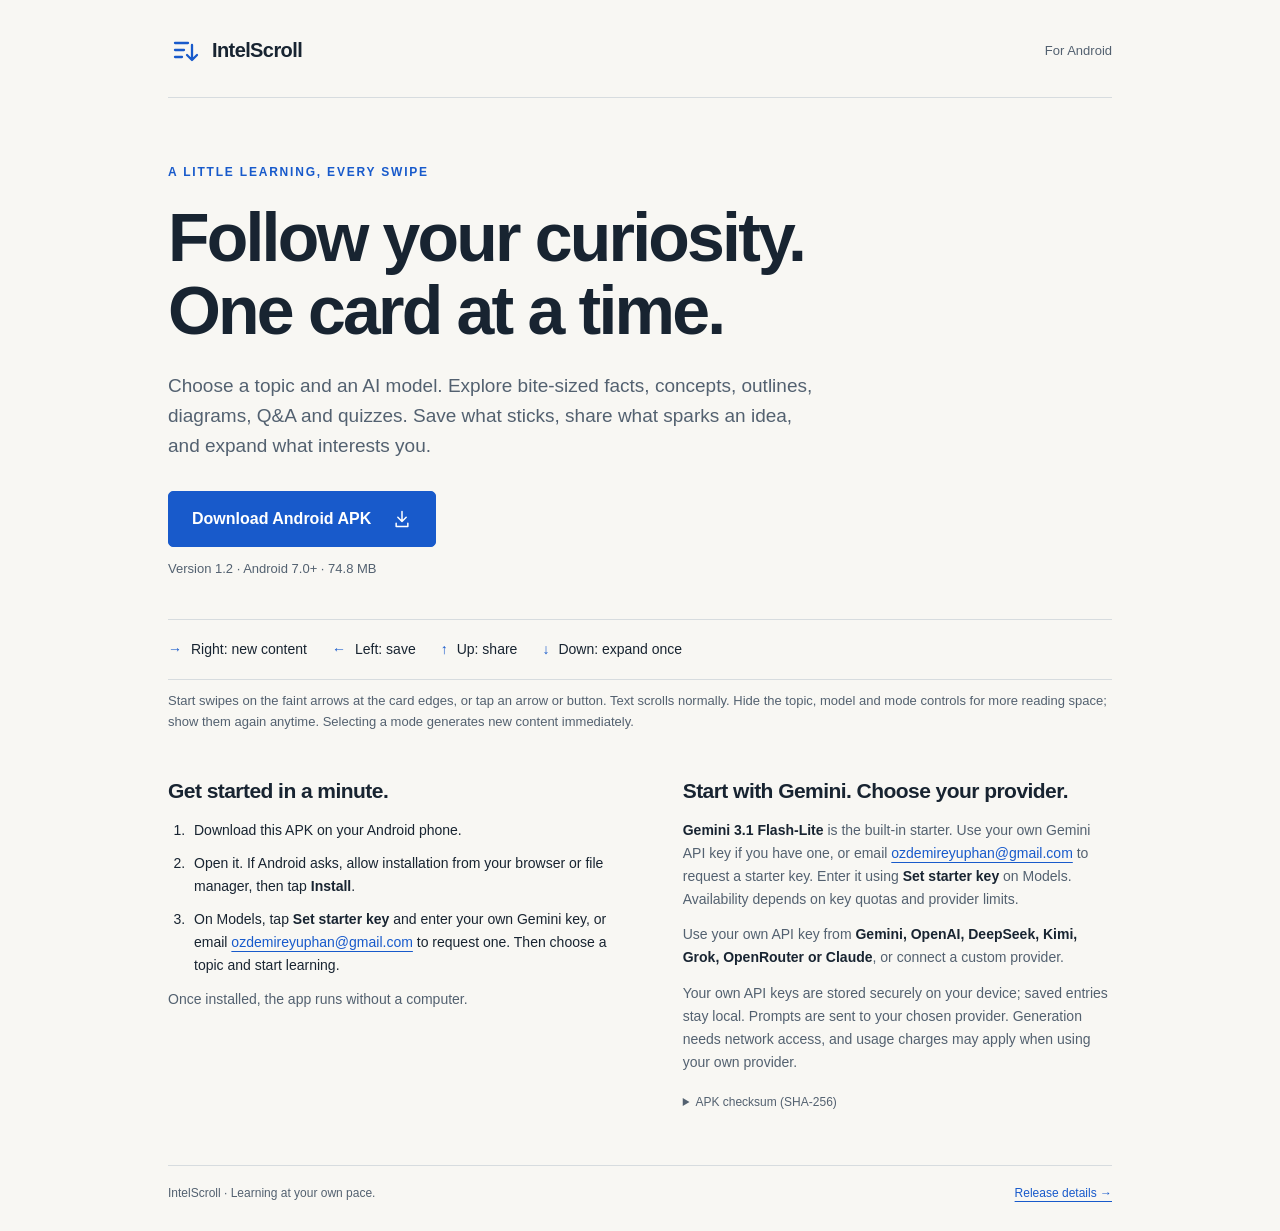
==== index.html @ d4f0b41e "Require an entered Gemini starter key and document email requests" ====
<!doctype html>
<html lang="en">
<head>
  <meta charset="utf-8">
  <meta name="viewport" content="width=device-width, initial-scale=1">
  <meta name="theme-color" content="#f8f7f3">
  <meta name="description" content="Download IntelScroll for Android. Explore your topics with the Gemini starter using your own key or request a starter key by email. You can also add your own AI provider.">
  <title>IntelScroll</title>
  <style>
    :root { color-scheme: light; --paper: #f8f7f3; --ink: #182431; --muted: #536170; --blue: #185acb; --line: #d7dcdF; }
    * { box-sizing: border-box; }
    body { margin: 0; background: var(--paper); color: var(--ink); font-family: -apple-system, BlinkMacSystemFont, "Segoe UI", sans-serif; font-size: 16px; line-height: 1.65; }
    a { color: var(--blue); text-underline-offset: 4px; }
    a:hover { text-decoration-thickness: 2px; }
    a:focus-visible, summary:focus-visible { outline: 3px solid var(--blue); outline-offset: 5px; }
    .page { max-width: 1032px; margin: auto; padding: 34px 44px 28px; }
    header { display: flex; align-items: center; gap: 12px; padding-bottom: 30px; border-bottom: 1px solid var(--line); }
    .mark { display: block; width: 32px; height: 32px; color: var(--blue); flex: 0 0 auto; }
    .wordmark { font-weight: 750; font-size: 20px; letter-spacing: -.6px; }
    .platform { margin-left: auto; font-size: 13px; color: var(--muted); }
    main { padding-top: 65px; }
    .eyebrow { margin: 0 0 18px; font-size: 12px; font-weight: 750; letter-spacing: 1.8px; text-transform: uppercase; color: var(--blue); }
    h1 { max-width: 740px; margin: 0 0 23px; font-size: clamp(42px, 6vw, 68px); font-weight: 750; line-height: 1.08; letter-spacing: -2.8px; }
    .intro { max-width: 655px; margin: 0 0 29px; font-size: 19px; color: var(--muted); line-height: 1.6; }
    .download { display: inline-flex; align-items: center; justify-content: center; gap: 21px; padding: 14px 23px; border: 1px solid var(--blue); background: var(--blue); color: #fff; font-size: 16px; font-weight: 650; text-decoration: none; border-radius: 5px; transition: background .15s ease, transform .15s ease; }
    .download:hover { background: #12489f; border-color: #12489f; }
    .download:active { transform: translateY(1px); }
    .download svg { width: 20px; height: 20px; }
    .metadata { margin: 11px 0 0; font-size: 13px; color: var(--muted); }
    .gestures { display: flex; flex-wrap: wrap; gap: 12px 25px; margin: 39px 0 0; padding: 18px 0; border-top: 1px solid var(--line); border-bottom: 1px solid var(--line); }
    .gestures span { display: inline-flex; align-items: center; gap: 9px; font-size: 14px; }
    .arrow { color: var(--blue); font-size: 21px; line-height: 1; font-weight: 600; }
    .mode-note { margin: 10px 0 0; color: var(--muted); font-size: 13px; }
    .information { display: grid; grid-template-columns: 1.05fr 1fr; gap: 64px; margin-top: 44px; }
    h2 { margin: 0 0 15px; font-size: 21px; letter-spacing: -.55px; line-height: 1.3; }
    ol { margin: 0; padding-left: 21px; }
    li { padding-left: 5px; margin: 0 0 10px; font-size: 14px; }
    .information p { margin: 0 0 12px; font-size: 14px; color: var(--muted); }
    .information strong { color: var(--ink); font-weight: 650; }
    details { margin-top: 19px; font-size: 12px; color: var(--muted); }
    summary { cursor: pointer; width: fit-content; }
    details code { display: block; margin-top: 10px; padding: 10px 12px; border: 1px solid var(--line); border-radius: 3px; font-size: 11px; overflow-wrap: anywhere; word-break: break-word; }
    footer { display: flex; justify-content: space-between; flex-wrap: wrap; gap: 10px 24px; margin-top: 52px; padding-top: 18px; border-top: 1px solid var(--line); color: var(--muted); font-size: 12px; }
    footer p { margin: 0; }
    @media (max-width: 620px) {
      .page { padding: 23px 24px; }
      header { padding-bottom: 21px; }
      main { padding-top: 41px; }
      h1 { font-size: clamp(38px, 9vw, 52px); letter-spacing: -1.7px; }
      .intro { font-size: 17px; }
      .information { grid-template-columns: 1fr; gap: 29px; margin-top: 33px; }
      .gestures { display: grid; grid-template-columns: 1fr 1fr; gap: 13px; margin-top: 31px; }
      footer { margin-top: 34px; }
    }
    @media (prefers-reduced-motion: reduce) { .download { transition: none; } }
  </style>
</head>
<body>
  <div class="page">
    <header>
      <svg class="mark" viewBox="0 0 32 32" fill="none" aria-hidden="true"><path d="M7 8h13M7 15h9M7 22h7M24 10v15m-5-5 5 5 5-5" stroke="currentColor" stroke-width="2.3" stroke-linecap="round" stroke-linejoin="round"/></svg>
      <span class="wordmark">IntelScroll</span>
      <span class="platform">For Android</span>
    </header>
    <main>
      <section aria-labelledby="headline">
        <p class="eyebrow">A little learning, every swipe</p>
        <h1 id="headline">Follow your curiosity.<br>One card at a time.</h1>
        <p class="intro">Choose a topic and an AI model. Explore bite-sized facts, concepts, outlines, diagrams, Q&amp;A and quizzes. Save what sticks, share what sparks an idea, and expand what interests you.</p>
        <a class="download" href="https://github.com/EyuphanOzdemir/intelscroll/releases/download/v1.2.0/IntelScroll-1.2.0.apk">Download Android APK<svg viewBox="0 0 24 24" fill="none" aria-hidden="true"><path d="M12 3v12m-5-5 5 5 5-5M5 17v4h14v-4" stroke="currentColor" stroke-width="1.8" stroke-linecap="round" stroke-linejoin="round"/></svg></a>
        <p class="metadata">Version 1.2 &middot; Android 7.0+ &middot; 74.8 MB</p>
        <div class="gestures" aria-label="Actions from the card-edge arrows">
          <span><span class="arrow" aria-hidden="true">&rarr;</span> Right: new content</span>
          <span><span class="arrow" aria-hidden="true">&larr;</span> Left: save</span>
          <span><span class="arrow" aria-hidden="true">&uarr;</span> Up: share</span>
          <span><span class="arrow" aria-hidden="true">&darr;</span> Down: expand once</span>
        </div>
        <p class="mode-note">Start swipes on the faint arrows at the card edges, or tap an arrow or button. Text scrolls normally. Hide the topic, model and mode controls for more reading space; show them again anytime. Selecting a mode generates new content immediately.</p>
      </section>
      <div class="information">
        <section aria-labelledby="install-heading">
          <h2 id="install-heading">Get started in a minute.</h2>
          <ol>
            <li>Download this APK on your Android phone.</li>
            <li>Open it. If Android asks, allow installation from your browser or file manager, then tap <strong>Install</strong>.</li>
            <li>On Models, tap <strong>Set starter key</strong> and enter your own Gemini key, or email <a href="mailto:ozdemireyuphan@gmail.com?subject=IntelScroll%20starter%20key">ozdemireyuphan@gmail.com</a> to request one. Then choose a topic and start learning.</li>
          </ol>
          <p>Once installed, the app runs without a computer.</p>
        </section>
        <section aria-labelledby="provider-heading">
          <h2 id="provider-heading">Start with Gemini. Choose your provider.</h2>
          <p><strong>Gemini 3.1 Flash-Lite</strong> is the built-in starter. Use your own Gemini API key if you have one, or email <a href="mailto:ozdemireyuphan@gmail.com?subject=IntelScroll%20starter%20key">ozdemireyuphan@gmail.com</a> to request a starter key. Enter it using <strong>Set starter key</strong> on Models. Availability depends on key quotas and provider limits.</p>
          <p>Use your own API key from <strong>Gemini, OpenAI, DeepSeek, Kimi, Grok, OpenRouter or Claude</strong>, or connect a custom provider.</p>
          <p>Your own API keys are stored securely on your device; saved entries stay local. Prompts are sent to your chosen provider. Generation needs network access, and usage charges may apply when using your own provider.</p>
          <details>
            <summary>APK checksum (SHA-256)</summary>
            <code>fef5b37f73bd18964b78fb18568e69b39e5c37e9e32272fded3472dc2141c94b</code>
          </details>
        </section>
      </div>
    </main>
    <footer>
      <p>IntelScroll &middot; Learning at your own pace.</p>
      <a href="https://github.com/EyuphanOzdemir/intelscroll/releases/tag/v1.2.0">Release details &rarr;</a>
    </footer>
  </div>
</body>
</html>
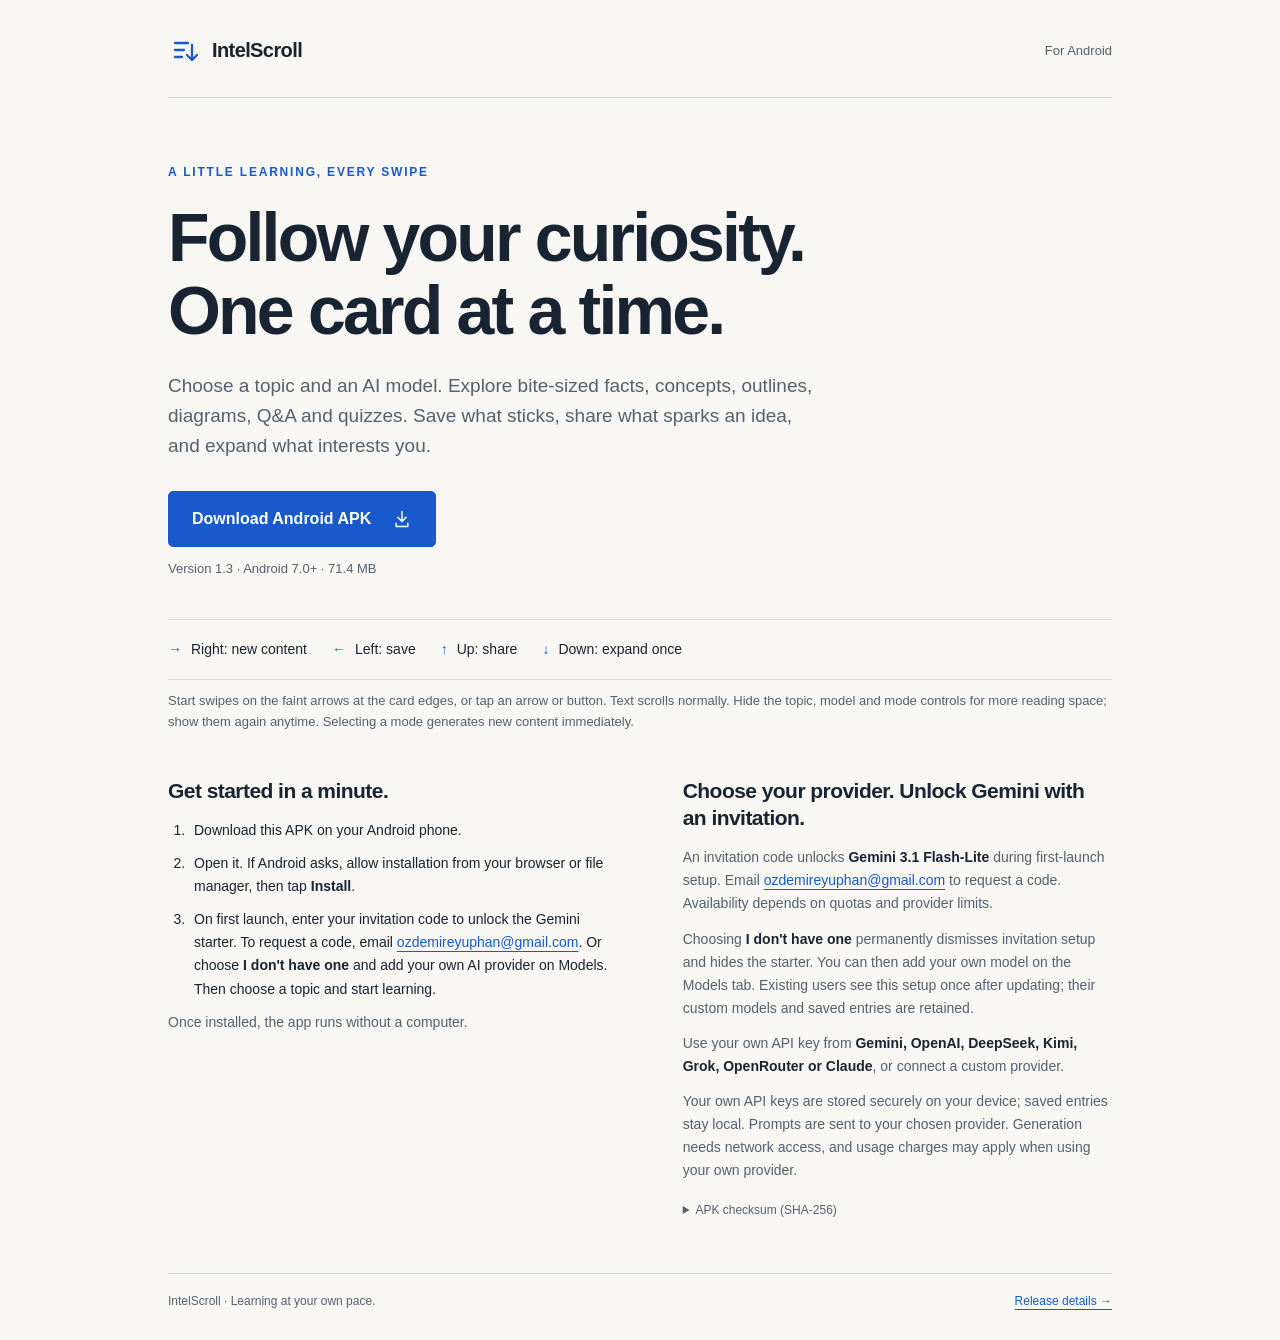
==== commit 5e9c127f: "Publish IntelScroll 1.3 APK and invitation setup instructions" ====
--- a/index.html
+++ b/index.html
@@ -4,7 +4,7 @@
   <meta charset="utf-8">
   <meta name="viewport" content="width=device-width, initial-scale=1">
   <meta name="theme-color" content="#f8f7f3">
-  <meta name="description" content="Download IntelScroll for Android. Explore your topics with the Gemini starter using your own key or request a starter key by email. You can also add your own AI provider.">
+  <meta name="description" content="Download IntelScroll for Android. Explore your topics with your own AI provider, or use an invitation code to unlock the Gemini starter.">
   <title>IntelScroll</title>
   <style>
     :root { color-scheme: light; --paper: #f8f7f3; --ink: #182431; --muted: #536170; --blue: #185acb; --line: #d7dcdF; }
@@ -67,8 +67,8 @@
         <p class="eyebrow">A little learning, every swipe</p>
         <h1 id="headline">Follow your curiosity.<br>One card at a time.</h1>
         <p class="intro">Choose a topic and an AI model. Explore bite-sized facts, concepts, outlines, diagrams, Q&amp;A and quizzes. Save what sticks, share what sparks an idea, and expand what interests you.</p>
-        <a class="download" href="https://github.com/EyuphanOzdemir/intelscroll/releases/download/v1.2.0/IntelScroll-1.2.0.apk">Download Android APK<svg viewBox="0 0 24 24" fill="none" aria-hidden="true"><path d="M12 3v12m-5-5 5 5 5-5M5 17v4h14v-4" stroke="currentColor" stroke-width="1.8" stroke-linecap="round" stroke-linejoin="round"/></svg></a>
-        <p class="metadata">Version 1.2 &middot; Android 7.0+ &middot; 74.8 MB</p>
+        <a class="download" href="https://github.com/EyuphanOzdemir/intelscroll/releases/download/v1.3.0/IntelScroll-1.3.0.apk">Download Android APK<svg viewBox="0 0 24 24" fill="none" aria-hidden="true"><path d="M12 3v12m-5-5 5 5 5-5M5 17v4h14v-4" stroke="currentColor" stroke-width="1.8" stroke-linecap="round" stroke-linejoin="round"/></svg></a>
+        <p class="metadata">Version 1.3 &middot; Android 7.0+ &middot; 71.4 MB</p>
         <div class="gestures" aria-label="Actions from the card-edge arrows">
           <span><span class="arrow" aria-hidden="true">&rarr;</span> Right: new content</span>
           <span><span class="arrow" aria-hidden="true">&larr;</span> Left: save</span>
@@ -83,25 +83,26 @@
           <ol>
             <li>Download this APK on your Android phone.</li>
             <li>Open it. If Android asks, allow installation from your browser or file manager, then tap <strong>Install</strong>.</li>
-            <li>On Models, tap <strong>Set starter key</strong> and enter your own Gemini key, or email <a href="mailto:ozdemireyuphan@gmail.com?subject=IntelScroll%20starter%20key">ozdemireyuphan@gmail.com</a> to request one. Then choose a topic and start learning.</li>
+            <li>On first launch, enter your invitation code to unlock the Gemini starter. To request a code, email <a href="mailto:ozdemireyuphan@gmail.com?subject=IntelScroll%20invitation%20code">ozdemireyuphan@gmail.com</a>. Or choose <strong>I don't have one</strong> and add your own AI provider on Models. Then choose a topic and start learning.</li>
           </ol>
           <p>Once installed, the app runs without a computer.</p>
         </section>
         <section aria-labelledby="provider-heading">
-          <h2 id="provider-heading">Start with Gemini. Choose your provider.</h2>
-          <p><strong>Gemini 3.1 Flash-Lite</strong> is the built-in starter. Use your own Gemini API key if you have one, or email <a href="mailto:ozdemireyuphan@gmail.com?subject=IntelScroll%20starter%20key">ozdemireyuphan@gmail.com</a> to request a starter key. Enter it using <strong>Set starter key</strong> on Models. Availability depends on key quotas and provider limits.</p>
+          <h2 id="provider-heading">Choose your provider. Unlock Gemini with an invitation.</h2>
+          <p>An invitation code unlocks <strong>Gemini 3.1 Flash-Lite</strong> during first-launch setup. Email <a href="mailto:ozdemireyuphan@gmail.com?subject=IntelScroll%20invitation%20code">ozdemireyuphan@gmail.com</a> to request a code. Availability depends on quotas and provider limits.</p>
+          <p>Choosing <strong>I don't have one</strong> permanently dismisses invitation setup and hides the starter. You can then add your own model on the Models tab. Existing users see this setup once after updating; their custom models and saved entries are retained.</p>
           <p>Use your own API key from <strong>Gemini, OpenAI, DeepSeek, Kimi, Grok, OpenRouter or Claude</strong>, or connect a custom provider.</p>
           <p>Your own API keys are stored securely on your device; saved entries stay local. Prompts are sent to your chosen provider. Generation needs network access, and usage charges may apply when using your own provider.</p>
           <details>
             <summary>APK checksum (SHA-256)</summary>
-            <code>fef5b37f73bd18964b78fb18568e69b39e5c37e9e32272fded3472dc2141c94b</code>
+            <code>9c6a131eb49dd2fe2fbeea688b223ea80a273da5e6cbe5cfb9e3ee75da469d0a</code>
           </details>
         </section>
       </div>
     </main>
     <footer>
       <p>IntelScroll &middot; Learning at your own pace.</p>
-      <a href="https://github.com/EyuphanOzdemir/intelscroll/releases/tag/v1.2.0">Release details &rarr;</a>
+      <a href="https://github.com/EyuphanOzdemir/intelscroll/releases/tag/v1.3.0">Release details &rarr;</a>
     </footer>
   </div>
 </body>
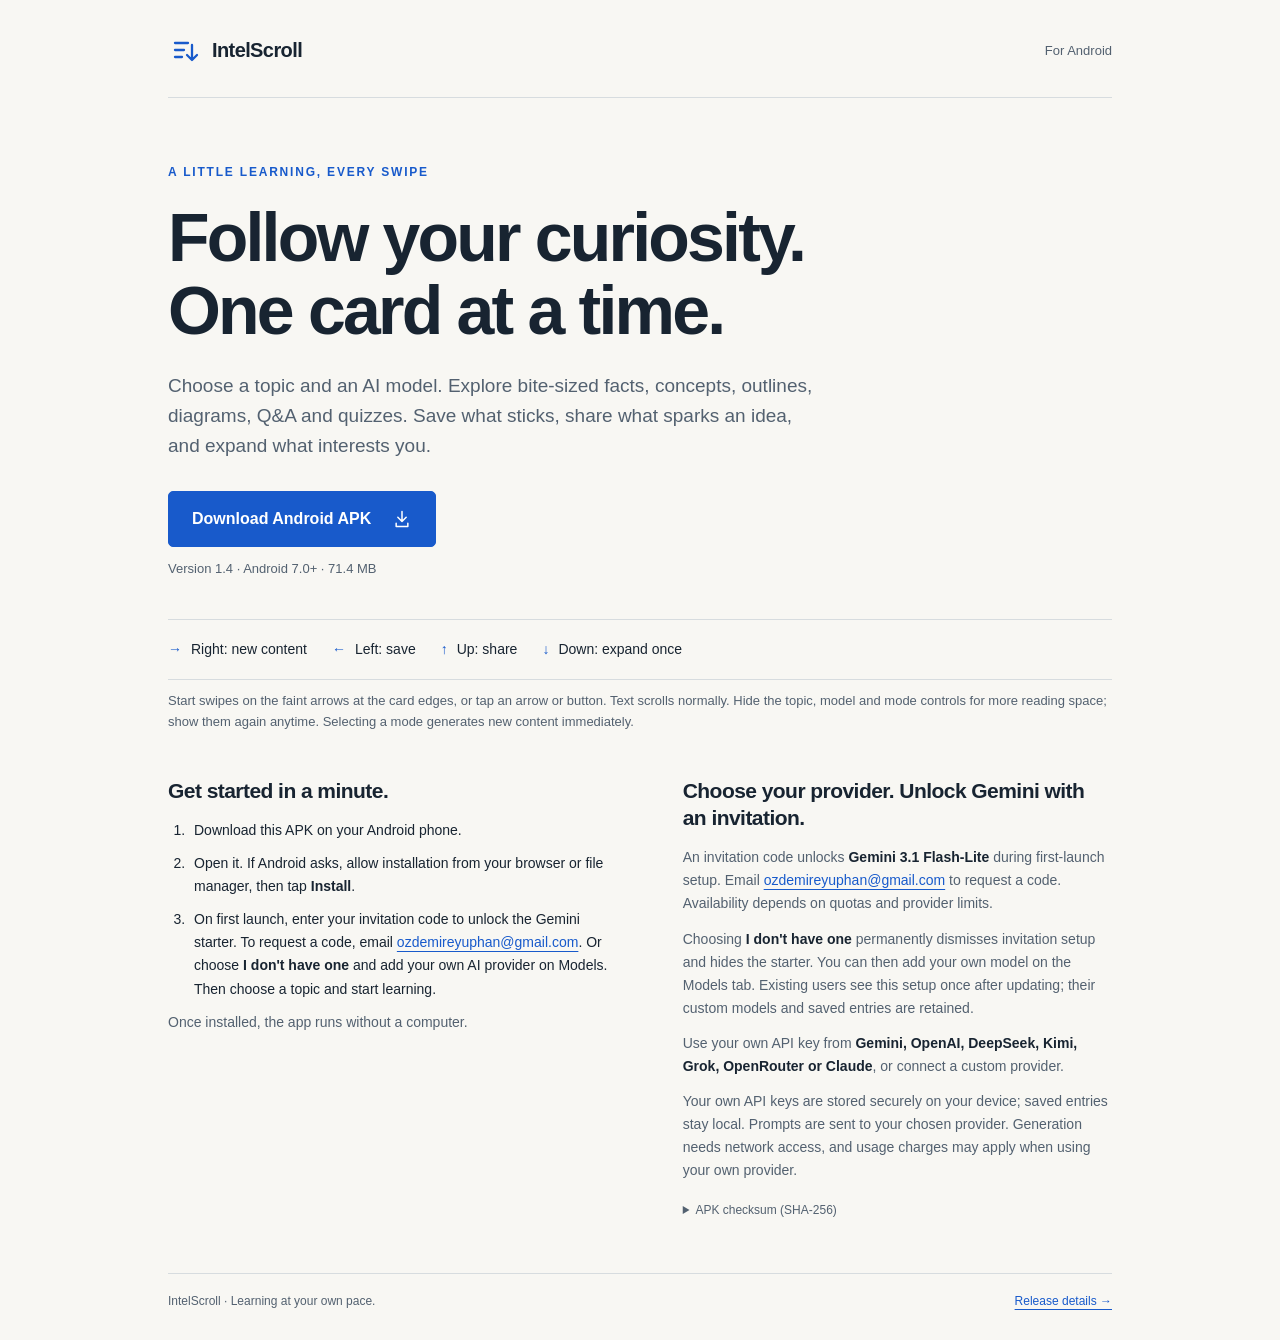
==== commit 7d7fbb63: "Publish IntelScroll 1.4 APK download" ====
--- a/index.html
+++ b/index.html
@@ -67,8 +67,8 @@
         <p class="eyebrow">A little learning, every swipe</p>
         <h1 id="headline">Follow your curiosity.<br>One card at a time.</h1>
         <p class="intro">Choose a topic and an AI model. Explore bite-sized facts, concepts, outlines, diagrams, Q&amp;A and quizzes. Save what sticks, share what sparks an idea, and expand what interests you.</p>
-        <a class="download" href="https://github.com/EyuphanOzdemir/intelscroll/releases/download/v1.3.0/IntelScroll-1.3.0.apk">Download Android APK<svg viewBox="0 0 24 24" fill="none" aria-hidden="true"><path d="M12 3v12m-5-5 5 5 5-5M5 17v4h14v-4" stroke="currentColor" stroke-width="1.8" stroke-linecap="round" stroke-linejoin="round"/></svg></a>
-        <p class="metadata">Version 1.3 &middot; Android 7.0+ &middot; 71.4 MB</p>
+        <a class="download" href="https://github.com/EyuphanOzdemir/intelscroll/releases/download/v1.4.0/IntelScroll-1.4.0.apk">Download Android APK<svg viewBox="0 0 24 24" fill="none" aria-hidden="true"><path d="M12 3v12m-5-5 5 5 5-5M5 17v4h14v-4" stroke="currentColor" stroke-width="1.8" stroke-linecap="round" stroke-linejoin="round"/></svg></a>
+        <p class="metadata">Version 1.4 &middot; Android 7.0+ &middot; 71.4 MB</p>
         <div class="gestures" aria-label="Actions from the card-edge arrows">
           <span><span class="arrow" aria-hidden="true">&rarr;</span> Right: new content</span>
           <span><span class="arrow" aria-hidden="true">&larr;</span> Left: save</span>
@@ -95,14 +95,14 @@
           <p>Your own API keys are stored securely on your device; saved entries stay local. Prompts are sent to your chosen provider. Generation needs network access, and usage charges may apply when using your own provider.</p>
           <details>
             <summary>APK checksum (SHA-256)</summary>
-            <code>9c6a131eb49dd2fe2fbeea688b223ea80a273da5e6cbe5cfb9e3ee75da469d0a</code>
+            <code>b307c0aa05267516a4560c7b5cae96af6ff7f12ea6c8e5902297468c810cef1e</code>
           </details>
         </section>
       </div>
     </main>
     <footer>
       <p>IntelScroll &middot; Learning at your own pace.</p>
-      <a href="https://github.com/EyuphanOzdemir/intelscroll/releases/tag/v1.3.0">Release details &rarr;</a>
+      <a href="https://github.com/EyuphanOzdemir/intelscroll/releases/tag/v1.4.0">Release details &rarr;</a>
     </footer>
   </div>
 </body>
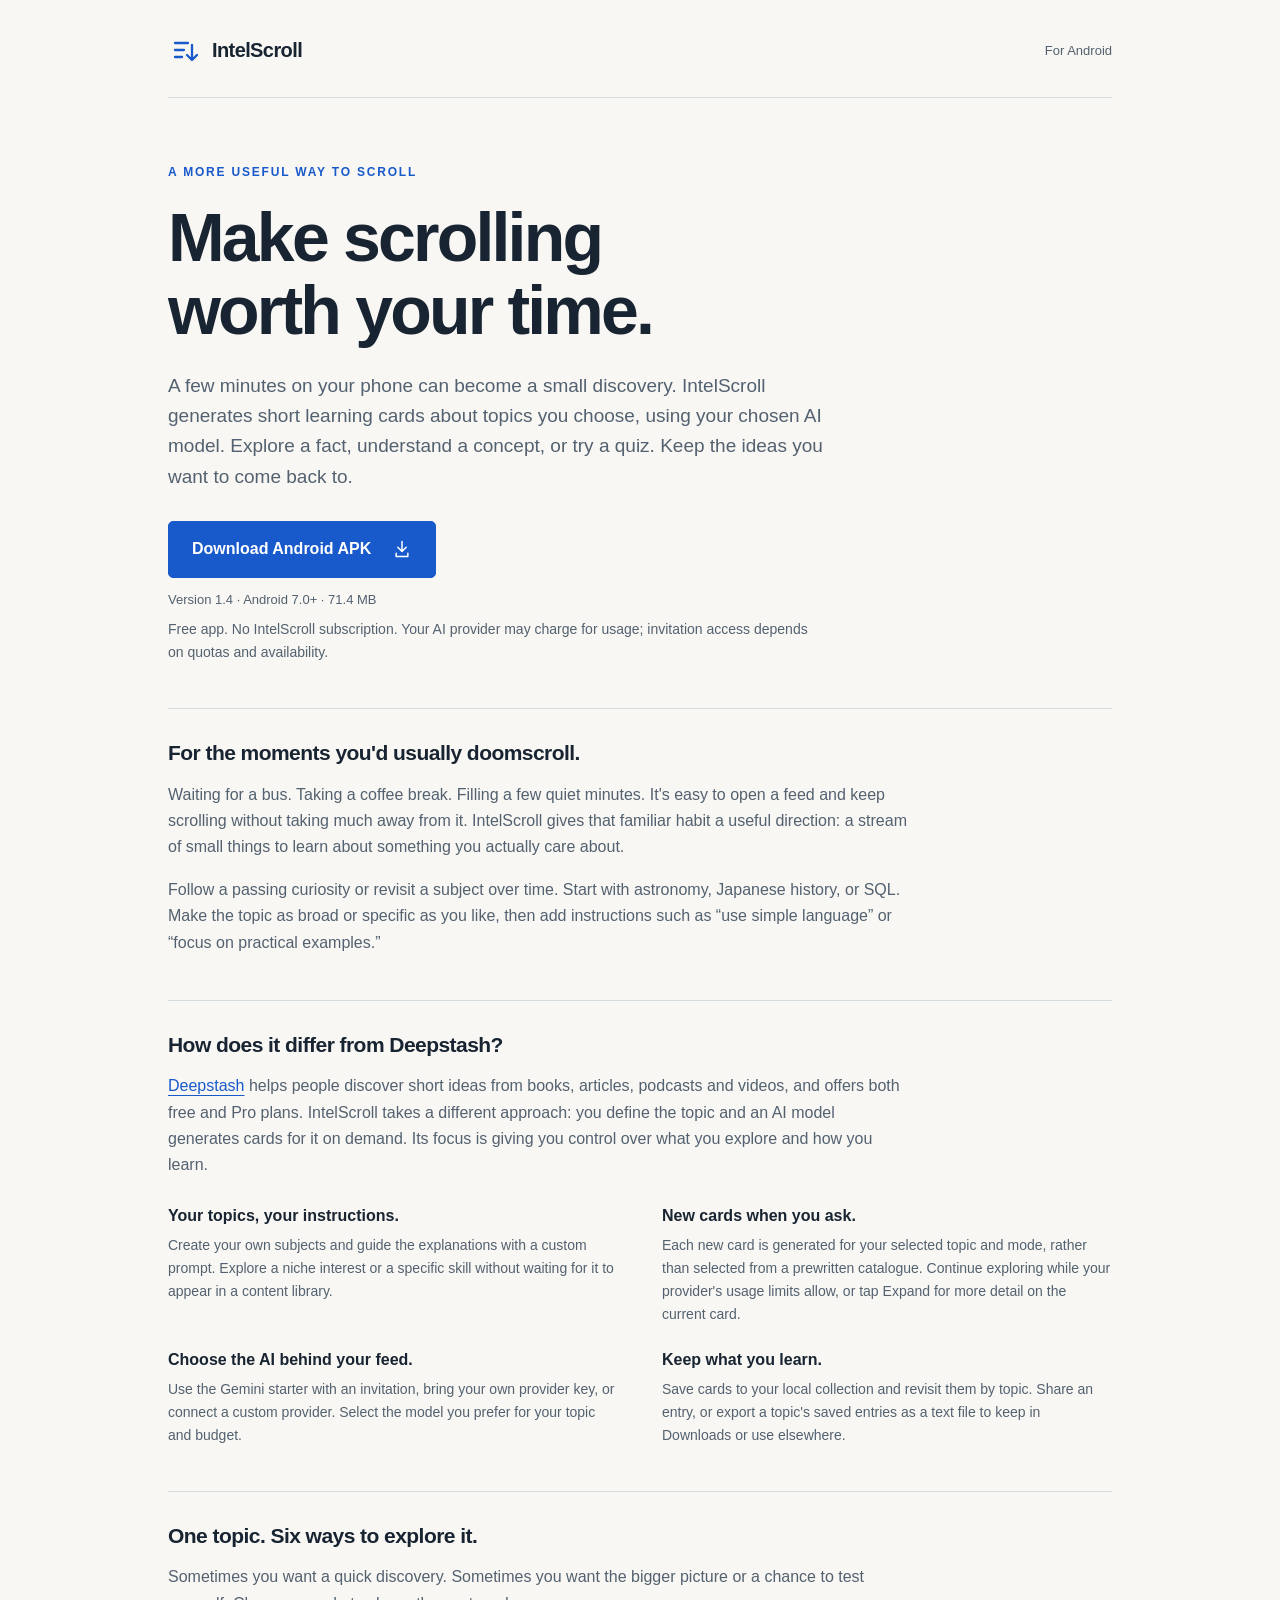
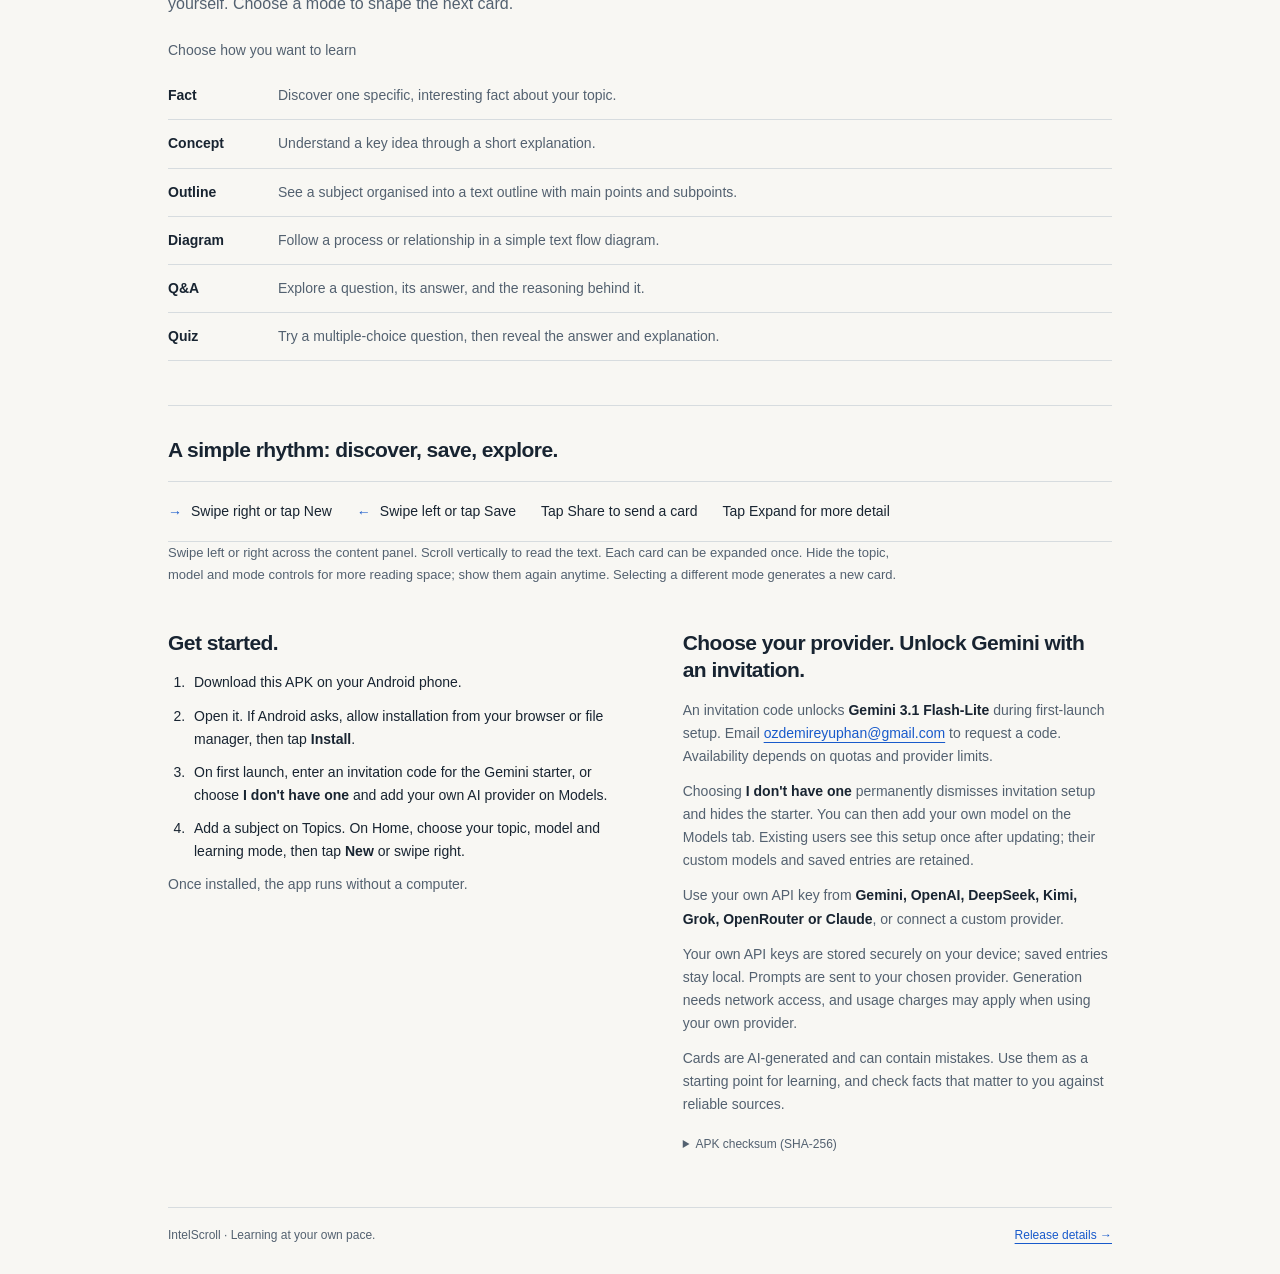
==== commit f046add3: "Explain IntelScroll learning modes and update current controls" ====
--- a/index.html
+++ b/index.html
@@ -4,7 +4,7 @@
   <meta charset="utf-8">
   <meta name="viewport" content="width=device-width, initial-scale=1">
   <meta name="theme-color" content="#f8f7f3">
-  <meta name="description" content="Download IntelScroll for Android. Explore your topics with your own AI provider, or use an invitation code to unlock the Gemini starter.">
+  <meta name="description" content="Make spare moments more useful with IntelScroll: AI-generated learning cards on your own topics, six learning modes, and your choice of AI provider. Free Android app; provider usage may cost extra.">
   <title>IntelScroll</title>
   <style>
     :root { color-scheme: light; --paper: #f8f7f3; --ink: #182431; --muted: #536170; --blue: #185acb; --line: #d7dcdF; }
@@ -27,7 +27,18 @@
     .download:active { transform: translateY(1px); }
     .download svg { width: 20px; height: 20px; }
     .metadata { margin: 11px 0 0; font-size: 13px; color: var(--muted); }
-    .gestures { display: flex; flex-wrap: wrap; gap: 12px 25px; margin: 39px 0 0; padding: 18px 0; border-top: 1px solid var(--line); border-bottom: 1px solid var(--line); }
+    .pricing { max-width: 655px; margin: 8px 0 0; font-size: 14px; color: var(--muted); }
+    .story { margin-top: 44px; padding-top: 30px; border-top: 1px solid var(--line); }
+    .story > p { max-width: 740px; margin: 0 0 16px; color: var(--muted); }
+    .features { display: grid; grid-template-columns: 1fr 1fr; gap: 22px 44px; margin: 26px 0 0; }
+    h3 { margin: 0 0 7px; font-size: 16px; line-height: 1.4; }
+    .features p { margin: 0; font-size: 14px; color: var(--muted); }
+    .modes { width: 100%; margin-top: 22px; border-collapse: collapse; font-size: 14px; }
+    .modes caption { text-align: left; margin-bottom: 10px; color: var(--muted); }
+    .modes th, .modes td { padding: 12px 0; text-align: left; vertical-align: top; border-bottom: 1px solid var(--line); }
+    .modes th { width: 110px; padding-right: 20px; font-weight: 650; }
+    .modes td { color: var(--muted); }
+    .gestures { display: flex; flex-wrap: wrap; gap: 12px 25px; margin: 18px 0 0; padding: 18px 0; border-top: 1px solid var(--line); border-bottom: 1px solid var(--line); }
     .gestures span { display: inline-flex; align-items: center; gap: 9px; font-size: 14px; }
     .arrow { color: var(--blue); font-size: 21px; line-height: 1; font-weight: 600; }
     .mode-note { margin: 10px 0 0; color: var(--muted); font-size: 13px; }
@@ -49,7 +60,10 @@
       h1 { font-size: clamp(38px, 9vw, 52px); letter-spacing: -1.7px; }
       .intro { font-size: 17px; }
       .information { grid-template-columns: 1fr; gap: 29px; margin-top: 33px; }
-      .gestures { display: grid; grid-template-columns: 1fr 1fr; gap: 13px; margin-top: 31px; }
+      .story { margin-top: 33px; padding-top: 25px; }
+      .features { grid-template-columns: 1fr; gap: 20px; }
+      .modes th { width: 85px; padding-right: 12px; }
+      .gestures { display: grid; grid-template-columns: 1fr 1fr; gap: 13px; }
       footer { margin-top: 34px; }
     }
     @media (prefers-reduced-motion: reduce) { .download { transition: none; } }
@@ -64,26 +78,73 @@
     </header>
     <main>
       <section aria-labelledby="headline">
-        <p class="eyebrow">A little learning, every swipe</p>
-        <h1 id="headline">Follow your curiosity.<br>One card at a time.</h1>
-        <p class="intro">Choose a topic and an AI model. Explore bite-sized facts, concepts, outlines, diagrams, Q&amp;A and quizzes. Save what sticks, share what sparks an idea, and expand what interests you.</p>
+        <p class="eyebrow">A more useful way to scroll</p>
+        <h1 id="headline">Make scrolling<br>worth your time.</h1>
+        <p class="intro">A few minutes on your phone can become a small discovery. IntelScroll generates short learning cards about topics you choose, using your chosen AI model. Explore a fact, understand a concept, or try a quiz. Keep the ideas you want to come back to.</p>
         <a class="download" href="https://github.com/EyuphanOzdemir/intelscroll/releases/download/v1.4.0/IntelScroll-1.4.0.apk">Download Android APK<svg viewBox="0 0 24 24" fill="none" aria-hidden="true"><path d="M12 3v12m-5-5 5 5 5-5M5 17v4h14v-4" stroke="currentColor" stroke-width="1.8" stroke-linecap="round" stroke-linejoin="round"/></svg></a>
         <p class="metadata">Version 1.4 &middot; Android 7.0+ &middot; 71.4 MB</p>
-        <div class="gestures" aria-label="Actions from the card-edge arrows">
-          <span><span class="arrow" aria-hidden="true">&rarr;</span> Right: new content</span>
-          <span><span class="arrow" aria-hidden="true">&larr;</span> Left: save</span>
-          <span><span class="arrow" aria-hidden="true">&uarr;</span> Up: share</span>
-          <span><span class="arrow" aria-hidden="true">&darr;</span> Down: expand once</span>
+        <p class="pricing">Free app. No IntelScroll subscription. Your AI provider may charge for usage; invitation access depends on quotas and availability.</p>
+      </section>
+      <section class="story" aria-labelledby="purpose-heading">
+        <h2 id="purpose-heading">For the moments you'd usually doomscroll.</h2>
+        <p>Waiting for a bus. Taking a coffee break. Filling a few quiet minutes. It's easy to open a feed and keep scrolling without taking much away from it. IntelScroll gives that familiar habit a useful direction: a stream of small things to learn about something you actually care about.</p>
+        <p>Follow a passing curiosity or revisit a subject over time. Start with astronomy, Japanese history, or SQL. Make the topic as broad or specific as you like, then add instructions such as “use simple language” or “focus on practical examples.”</p>
+      </section>
+      <section class="story" aria-labelledby="difference-heading">
+        <h2 id="difference-heading">How does it differ from Deepstash?</h2>
+        <p><a href="https://deepstash.com/">Deepstash</a> helps people discover short ideas from books, articles, podcasts and videos, and offers both free and Pro plans. IntelScroll takes a different approach: you define the topic and an AI model generates cards for it on demand. Its focus is giving you control over what you explore and how you learn.</p>
+        <div class="features">
+          <div>
+            <h3>Your topics, your instructions.</h3>
+            <p>Create your own subjects and guide the explanations with a custom prompt. Explore a niche interest or a specific skill without waiting for it to appear in a content library.</p>
+          </div>
+          <div>
+            <h3>New cards when you ask.</h3>
+            <p>Each new card is generated for your selected topic and mode, rather than selected from a prewritten catalogue. Continue exploring while your provider's usage limits allow, or tap Expand for more detail on the current card.</p>
+          </div>
+          <div>
+            <h3>Choose the AI behind your feed.</h3>
+            <p>Use the Gemini starter with an invitation, bring your own provider key, or connect a custom provider. Select the model you prefer for your topic and budget.</p>
+          </div>
+          <div>
+            <h3>Keep what you learn.</h3>
+            <p>Save cards to your local collection and revisit them by topic. Share an entry, or export a topic's saved entries as a text file to keep in Downloads or use elsewhere.</p>
+          </div>
         </div>
-        <p class="mode-note">Start swipes on the faint arrows at the card edges, or tap an arrow or button. Text scrolls normally. Hide the topic, model and mode controls for more reading space; show them again anytime. Selecting a mode generates new content immediately.</p>
+      </section>
+      <section class="story" aria-labelledby="modes-heading">
+        <h2 id="modes-heading">One topic. Six ways to explore it.</h2>
+        <p>Sometimes you want a quick discovery. Sometimes you want the bigger picture or a chance to test yourself. Choose a mode to shape the next card.</p>
+        <table class="modes">
+          <caption>Choose how you want to learn</caption>
+          <tbody>
+            <tr><th scope="row">Fact</th><td>Discover one specific, interesting fact about your topic.</td></tr>
+            <tr><th scope="row">Concept</th><td>Understand a key idea through a short explanation.</td></tr>
+            <tr><th scope="row">Outline</th><td>See a subject organised into a text outline with main points and subpoints.</td></tr>
+            <tr><th scope="row">Diagram</th><td>Follow a process or relationship in a simple text flow diagram.</td></tr>
+            <tr><th scope="row">Q&amp;A</th><td>Explore a question, its answer, and the reasoning behind it.</td></tr>
+            <tr><th scope="row">Quiz</th><td>Try a multiple-choice question, then reveal the answer and explanation.</td></tr>
+          </tbody>
+        </table>
+      </section>
+      <section class="story" aria-labelledby="controls-heading">
+        <h2 id="controls-heading">A simple rhythm: discover, save, explore.</h2>
+        <div class="gestures" aria-label="Current app controls">
+          <span><span class="arrow" aria-hidden="true">&rarr;</span> Swipe right or tap New</span>
+          <span><span class="arrow" aria-hidden="true">&larr;</span> Swipe left or tap Save</span>
+          <span>Tap Share to send a card</span>
+          <span>Tap Expand for more detail</span>
+        </div>
+        <p class="mode-note">Swipe left or right across the content panel. Scroll vertically to read the text. Each card can be expanded once. Hide the topic, model and mode controls for more reading space; show them again anytime. Selecting a different mode generates a new card.</p>
       </section>
       <div class="information">
         <section aria-labelledby="install-heading">
-          <h2 id="install-heading">Get started in a minute.</h2>
+          <h2 id="install-heading">Get started.</h2>
           <ol>
             <li>Download this APK on your Android phone.</li>
             <li>Open it. If Android asks, allow installation from your browser or file manager, then tap <strong>Install</strong>.</li>
-            <li>On first launch, enter your invitation code to unlock the Gemini starter. To request a code, email <a href="mailto:ozdemireyuphan@gmail.com?subject=IntelScroll%20invitation%20code">ozdemireyuphan@gmail.com</a>. Or choose <strong>I don't have one</strong> and add your own AI provider on Models. Then choose a topic and start learning.</li>
+            <li>On first launch, enter an invitation code for the Gemini starter, or choose <strong>I don't have one</strong> and add your own AI provider on Models.</li>
+            <li>Add a subject on Topics. On Home, choose your topic, model and learning mode, then tap <strong>New</strong> or swipe right.</li>
           </ol>
           <p>Once installed, the app runs without a computer.</p>
         </section>
@@ -93,6 +154,7 @@
           <p>Choosing <strong>I don't have one</strong> permanently dismisses invitation setup and hides the starter. You can then add your own model on the Models tab. Existing users see this setup once after updating; their custom models and saved entries are retained.</p>
           <p>Use your own API key from <strong>Gemini, OpenAI, DeepSeek, Kimi, Grok, OpenRouter or Claude</strong>, or connect a custom provider.</p>
           <p>Your own API keys are stored securely on your device; saved entries stay local. Prompts are sent to your chosen provider. Generation needs network access, and usage charges may apply when using your own provider.</p>
+          <p>Cards are AI-generated and can contain mistakes. Use them as a starting point for learning, and check facts that matter to you against reliable sources.</p>
           <details>
             <summary>APK checksum (SHA-256)</summary>
             <code>b307c0aa05267516a4560c7b5cae96af6ff7f12ea6c8e5902297468c810cef1e</code>
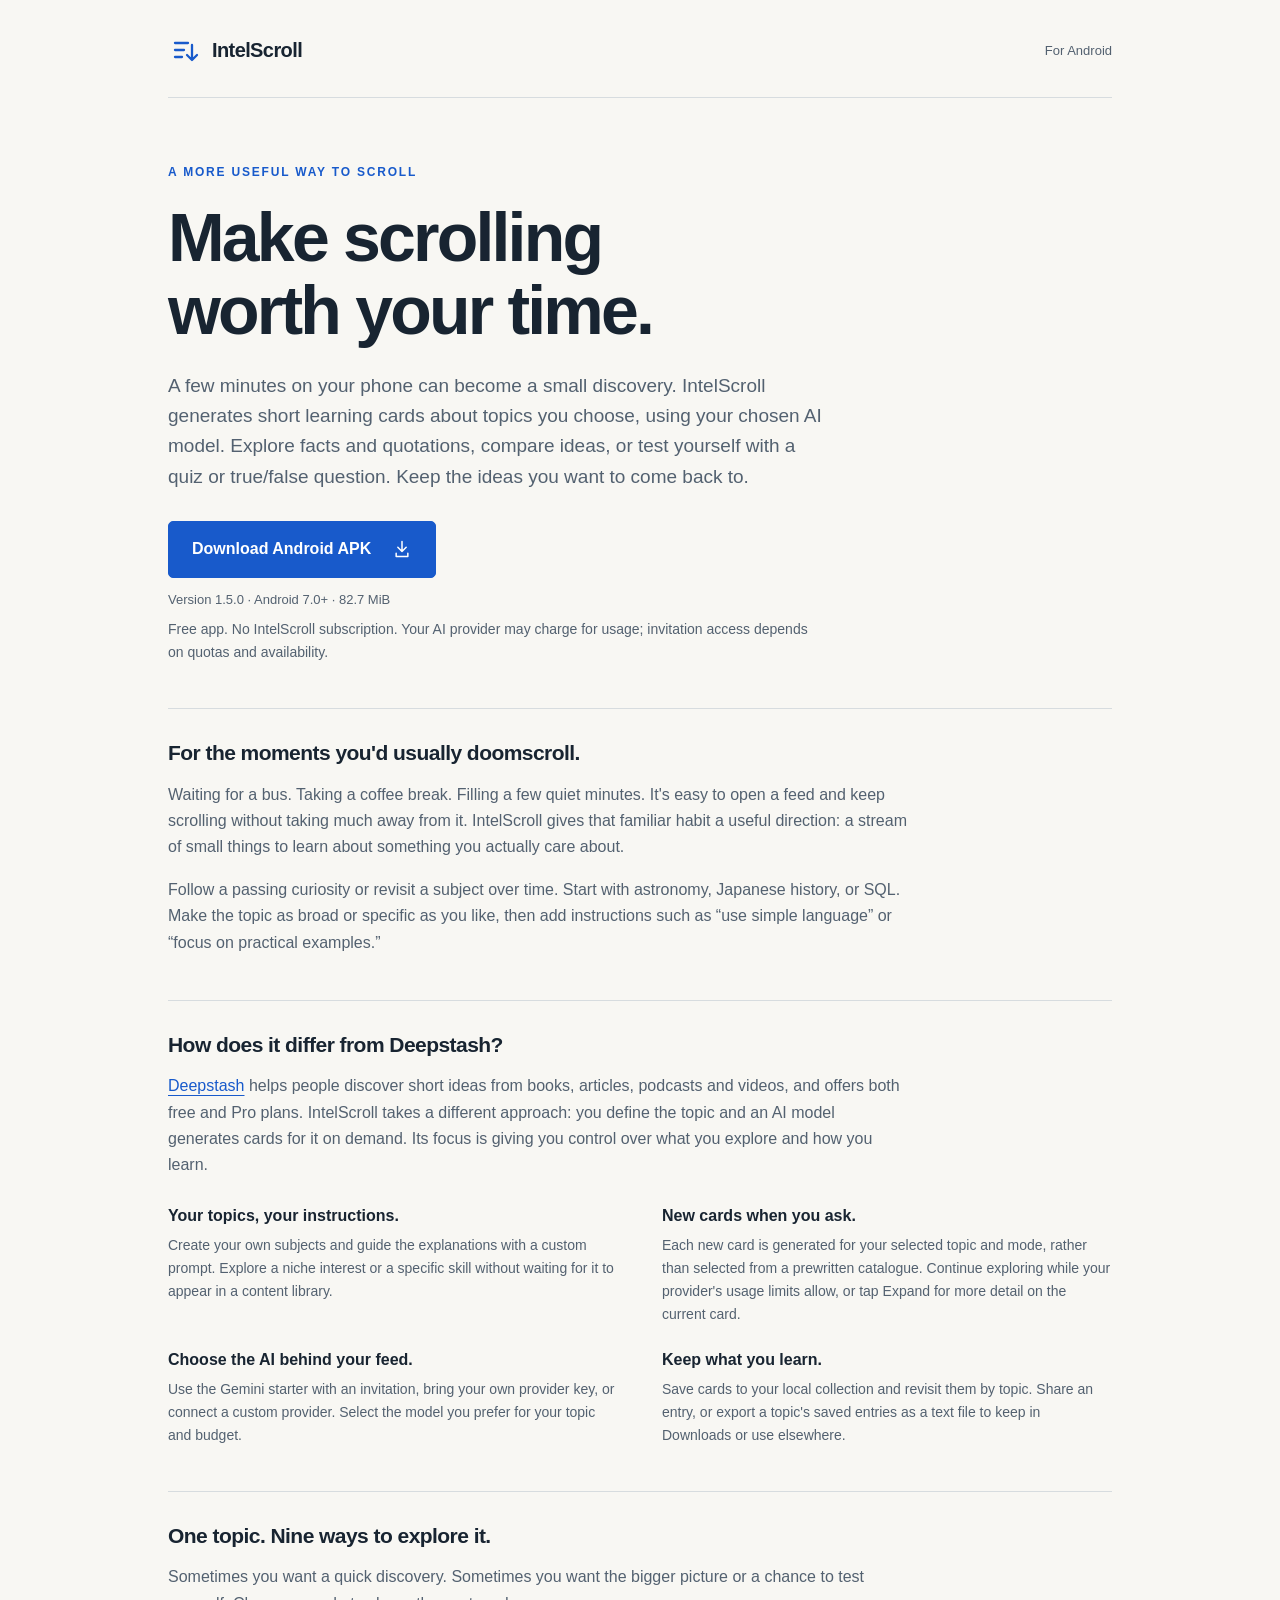
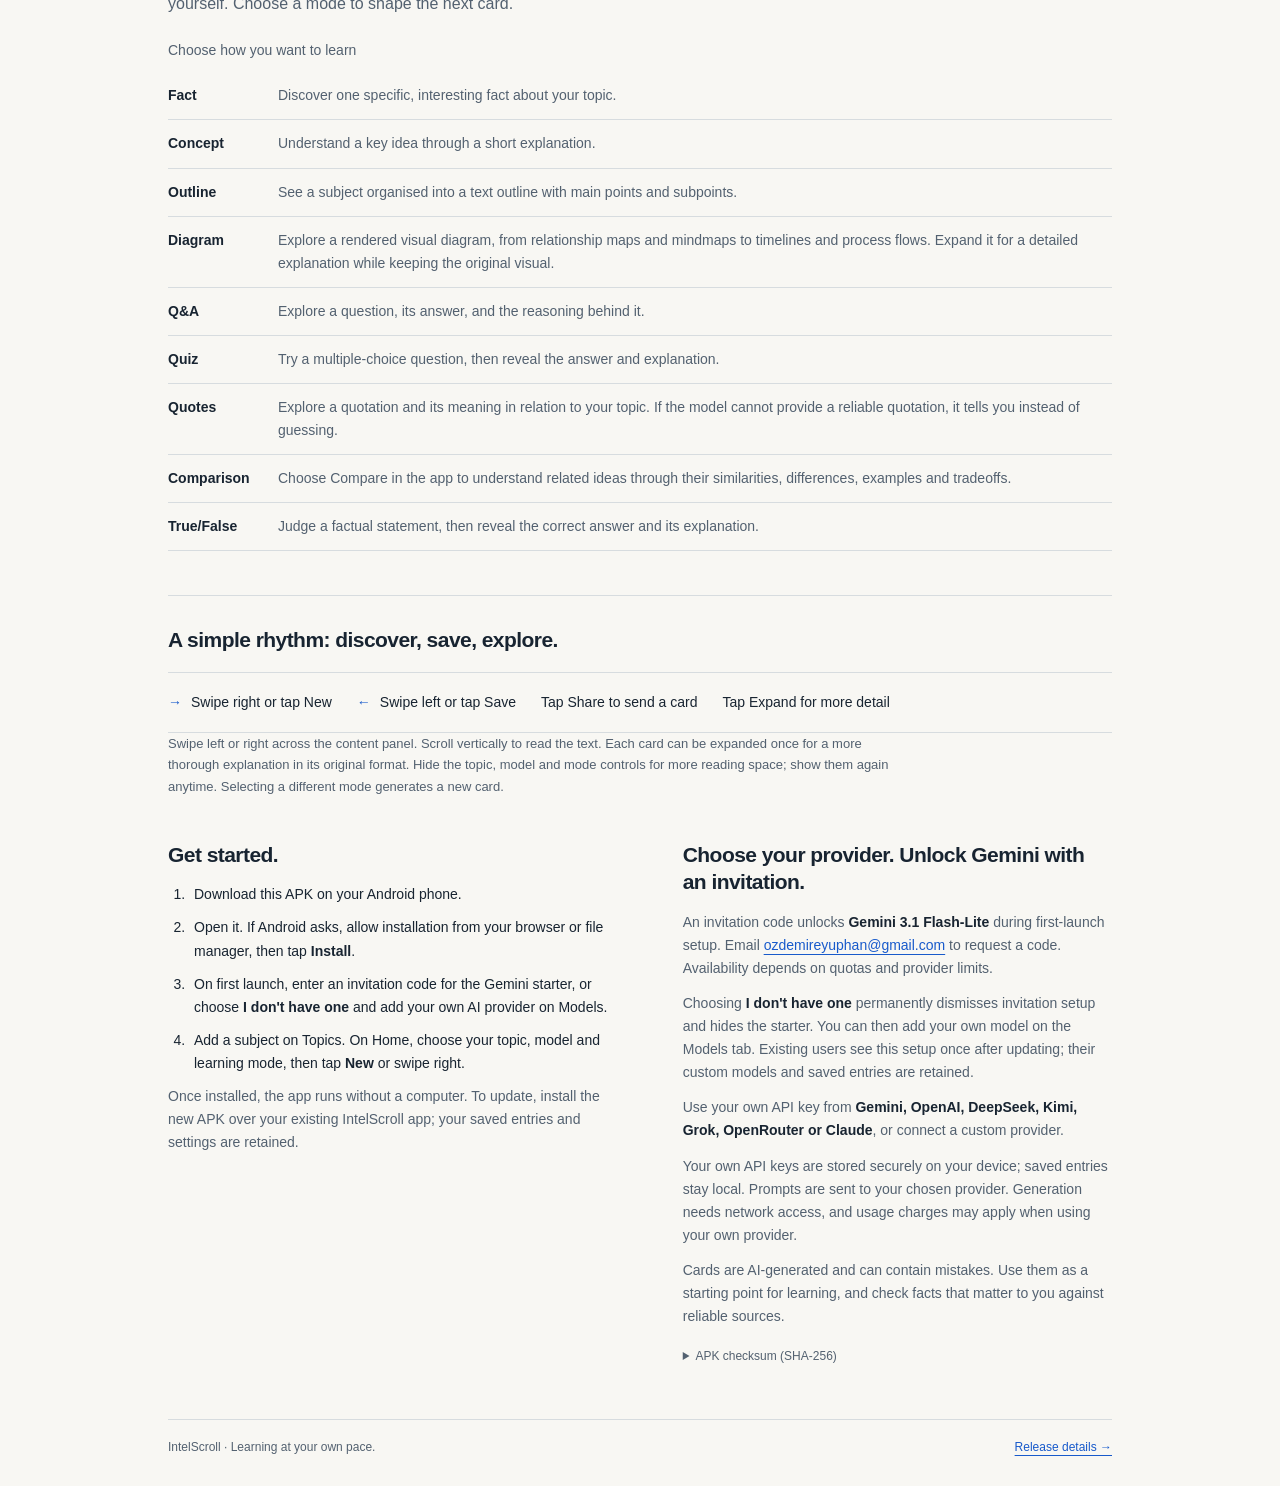
==== commit e2334129: "Publish IntelScroll 1.5.0 and describe nine learning modes" ====
--- a/index.html
+++ b/index.html
@@ -4,7 +4,7 @@
   <meta charset="utf-8">
   <meta name="viewport" content="width=device-width, initial-scale=1">
   <meta name="theme-color" content="#f8f7f3">
-  <meta name="description" content="Make spare moments more useful with IntelScroll: AI-generated learning cards on your own topics, six learning modes, and your choice of AI provider. Free Android app; provider usage may cost extra.">
+  <meta name="description" content="Make spare moments more useful with IntelScroll: AI-generated learning cards on your own topics, nine learning modes, visual diagrams, and your choice of AI provider. Free Android app; provider usage may cost extra.">
   <title>IntelScroll</title>
   <style>
     :root { color-scheme: light; --paper: #f8f7f3; --ink: #182431; --muted: #536170; --blue: #185acb; --line: #d7dcdF; }
@@ -80,9 +80,9 @@
       <section aria-labelledby="headline">
         <p class="eyebrow">A more useful way to scroll</p>
         <h1 id="headline">Make scrolling<br>worth your time.</h1>
-        <p class="intro">A few minutes on your phone can become a small discovery. IntelScroll generates short learning cards about topics you choose, using your chosen AI model. Explore a fact, understand a concept, or try a quiz. Keep the ideas you want to come back to.</p>
-        <a class="download" href="https://github.com/EyuphanOzdemir/intelscroll/releases/download/v1.4.0/IntelScroll-1.4.0.apk">Download Android APK<svg viewBox="0 0 24 24" fill="none" aria-hidden="true"><path d="M12 3v12m-5-5 5 5 5-5M5 17v4h14v-4" stroke="currentColor" stroke-width="1.8" stroke-linecap="round" stroke-linejoin="round"/></svg></a>
-        <p class="metadata">Version 1.4 &middot; Android 7.0+ &middot; 71.4 MB</p>
+        <p class="intro">A few minutes on your phone can become a small discovery. IntelScroll generates short learning cards about topics you choose, using your chosen AI model. Explore facts and quotations, compare ideas, or test yourself with a quiz or true/false question. Keep the ideas you want to come back to.</p>
+        <a class="download" href="https://github.com/EyuphanOzdemir/intelscroll/releases/download/v1.5.0/IntelScroll-1.5.0.apk">Download Android APK<svg viewBox="0 0 24 24" fill="none" aria-hidden="true"><path d="M12 3v12m-5-5 5 5 5-5M5 17v4h14v-4" stroke="currentColor" stroke-width="1.8" stroke-linecap="round" stroke-linejoin="round"/></svg></a>
+        <p class="metadata">Version 1.5.0 &middot; Android 7.0+ &middot; 82.7 MiB</p>
         <p class="pricing">Free app. No IntelScroll subscription. Your AI provider may charge for usage; invitation access depends on quotas and availability.</p>
       </section>
       <section class="story" aria-labelledby="purpose-heading">
@@ -113,7 +113,7 @@
         </div>
       </section>
       <section class="story" aria-labelledby="modes-heading">
-        <h2 id="modes-heading">One topic. Six ways to explore it.</h2>
+        <h2 id="modes-heading">One topic. Nine ways to explore it.</h2>
         <p>Sometimes you want a quick discovery. Sometimes you want the bigger picture or a chance to test yourself. Choose a mode to shape the next card.</p>
         <table class="modes">
           <caption>Choose how you want to learn</caption>
@@ -121,9 +121,12 @@
             <tr><th scope="row">Fact</th><td>Discover one specific, interesting fact about your topic.</td></tr>
             <tr><th scope="row">Concept</th><td>Understand a key idea through a short explanation.</td></tr>
             <tr><th scope="row">Outline</th><td>See a subject organised into a text outline with main points and subpoints.</td></tr>
-            <tr><th scope="row">Diagram</th><td>Follow a process or relationship in a simple text flow diagram.</td></tr>
+            <tr><th scope="row">Diagram</th><td>Explore a rendered visual diagram, from relationship maps and mindmaps to timelines and process flows. Expand it for a detailed explanation while keeping the original visual.</td></tr>
             <tr><th scope="row">Q&amp;A</th><td>Explore a question, its answer, and the reasoning behind it.</td></tr>
             <tr><th scope="row">Quiz</th><td>Try a multiple-choice question, then reveal the answer and explanation.</td></tr>
+            <tr><th scope="row">Quotes</th><td>Explore a quotation and its meaning in relation to your topic. If the model cannot provide a reliable quotation, it tells you instead of guessing.</td></tr>
+            <tr><th scope="row">Comparison</th><td>Choose Compare in the app to understand related ideas through their similarities, differences, examples and tradeoffs.</td></tr>
+            <tr><th scope="row">True/False</th><td>Judge a factual statement, then reveal the correct answer and its explanation.</td></tr>
           </tbody>
         </table>
       </section>
@@ -135,7 +138,7 @@
           <span>Tap Share to send a card</span>
           <span>Tap Expand for more detail</span>
         </div>
-        <p class="mode-note">Swipe left or right across the content panel. Scroll vertically to read the text. Each card can be expanded once. Hide the topic, model and mode controls for more reading space; show them again anytime. Selecting a different mode generates a new card.</p>
+        <p class="mode-note">Swipe left or right across the content panel. Scroll vertically to read the text. Each card can be expanded once for a more thorough explanation in its original format. Hide the topic, model and mode controls for more reading space; show them again anytime. Selecting a different mode generates a new card.</p>
       </section>
       <div class="information">
         <section aria-labelledby="install-heading">
@@ -146,7 +149,7 @@
             <li>On first launch, enter an invitation code for the Gemini starter, or choose <strong>I don't have one</strong> and add your own AI provider on Models.</li>
             <li>Add a subject on Topics. On Home, choose your topic, model and learning mode, then tap <strong>New</strong> or swipe right.</li>
           </ol>
-          <p>Once installed, the app runs without a computer.</p>
+          <p>Once installed, the app runs without a computer. To update, install the new APK over your existing IntelScroll app; your saved entries and settings are retained.</p>
         </section>
         <section aria-labelledby="provider-heading">
           <h2 id="provider-heading">Choose your provider. Unlock Gemini with an invitation.</h2>
@@ -157,14 +160,14 @@
           <p>Cards are AI-generated and can contain mistakes. Use them as a starting point for learning, and check facts that matter to you against reliable sources.</p>
           <details>
             <summary>APK checksum (SHA-256)</summary>
-            <code>b307c0aa05267516a4560c7b5cae96af6ff7f12ea6c8e5902297468c810cef1e</code>
+            <code>b158685b41ef1443e7d64b05234eabe2d9737df448b651fc9f23981babb2baf4</code>
           </details>
         </section>
       </div>
     </main>
     <footer>
       <p>IntelScroll &middot; Learning at your own pace.</p>
-      <a href="https://github.com/EyuphanOzdemir/intelscroll/releases/tag/v1.4.0">Release details &rarr;</a>
+      <a href="https://github.com/EyuphanOzdemir/intelscroll/releases/tag/v1.5.0">Release details &rarr;</a>
     </footer>
   </div>
 </body>
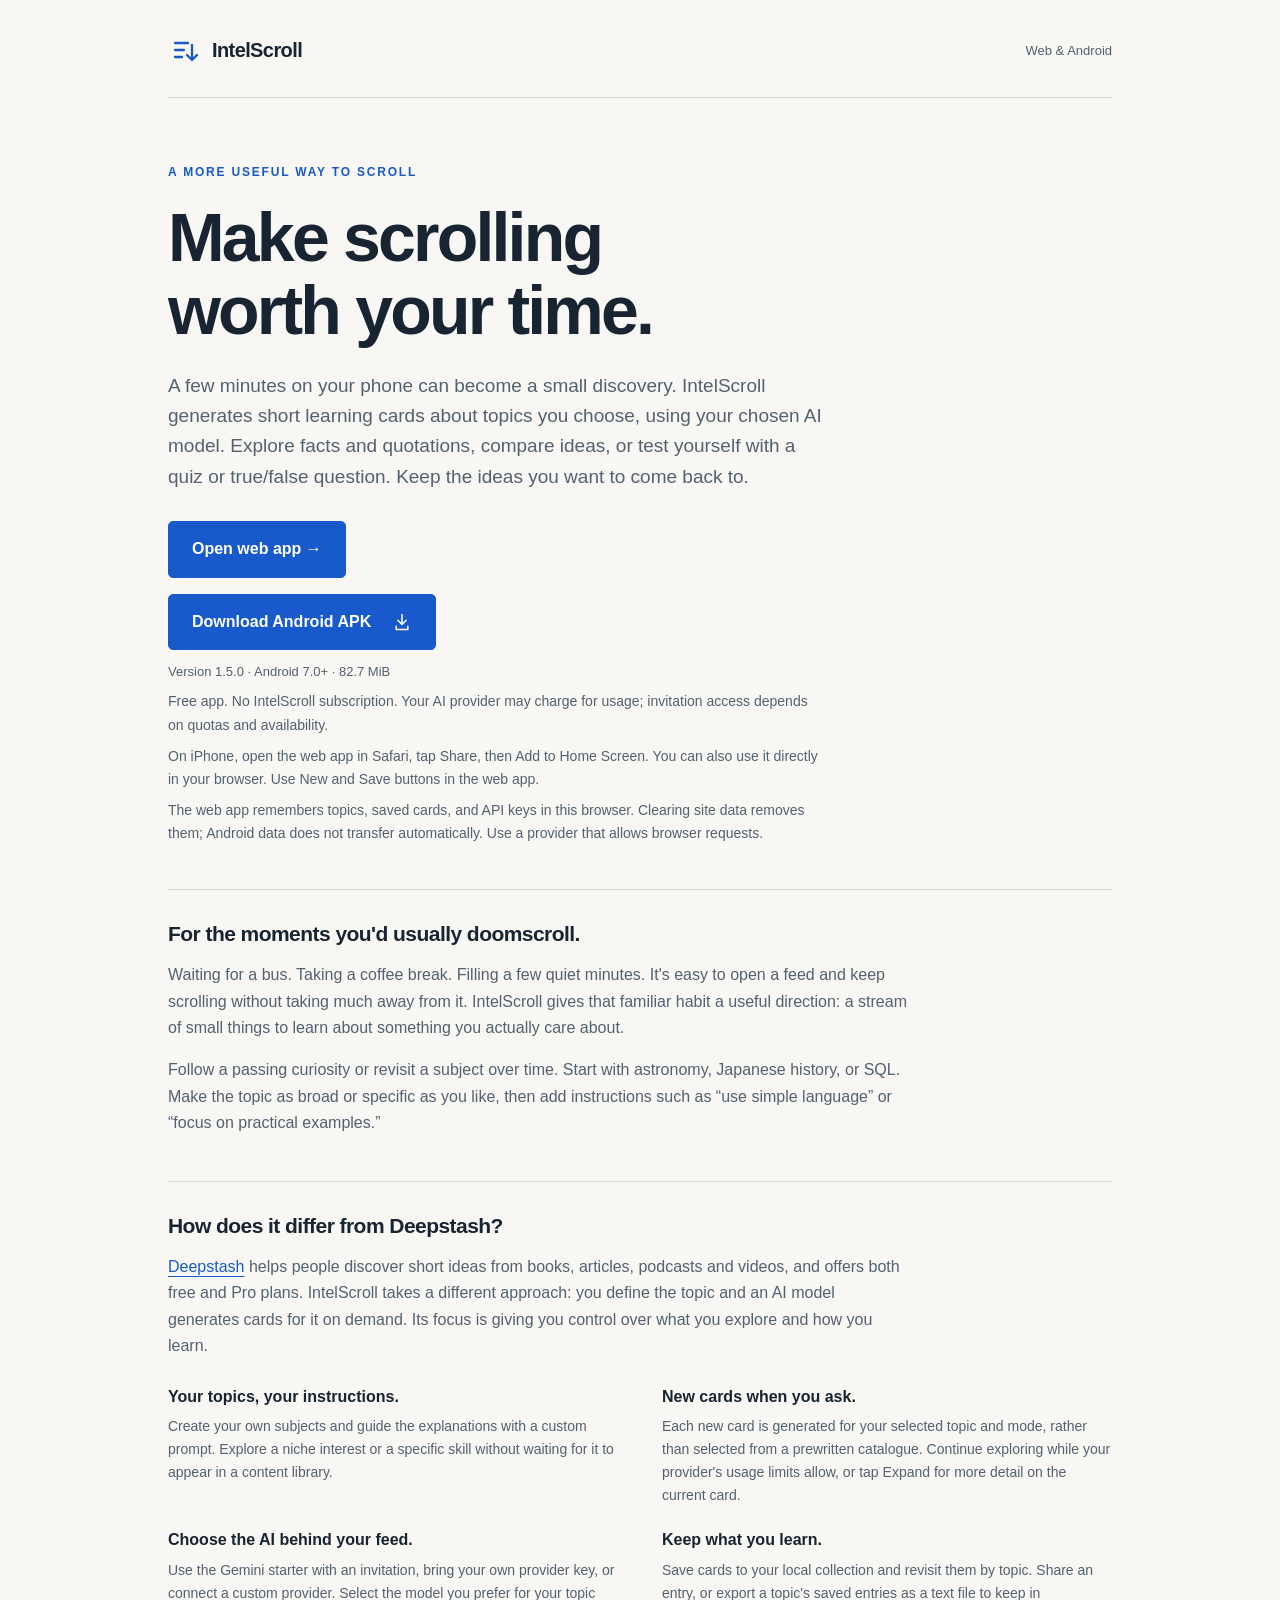
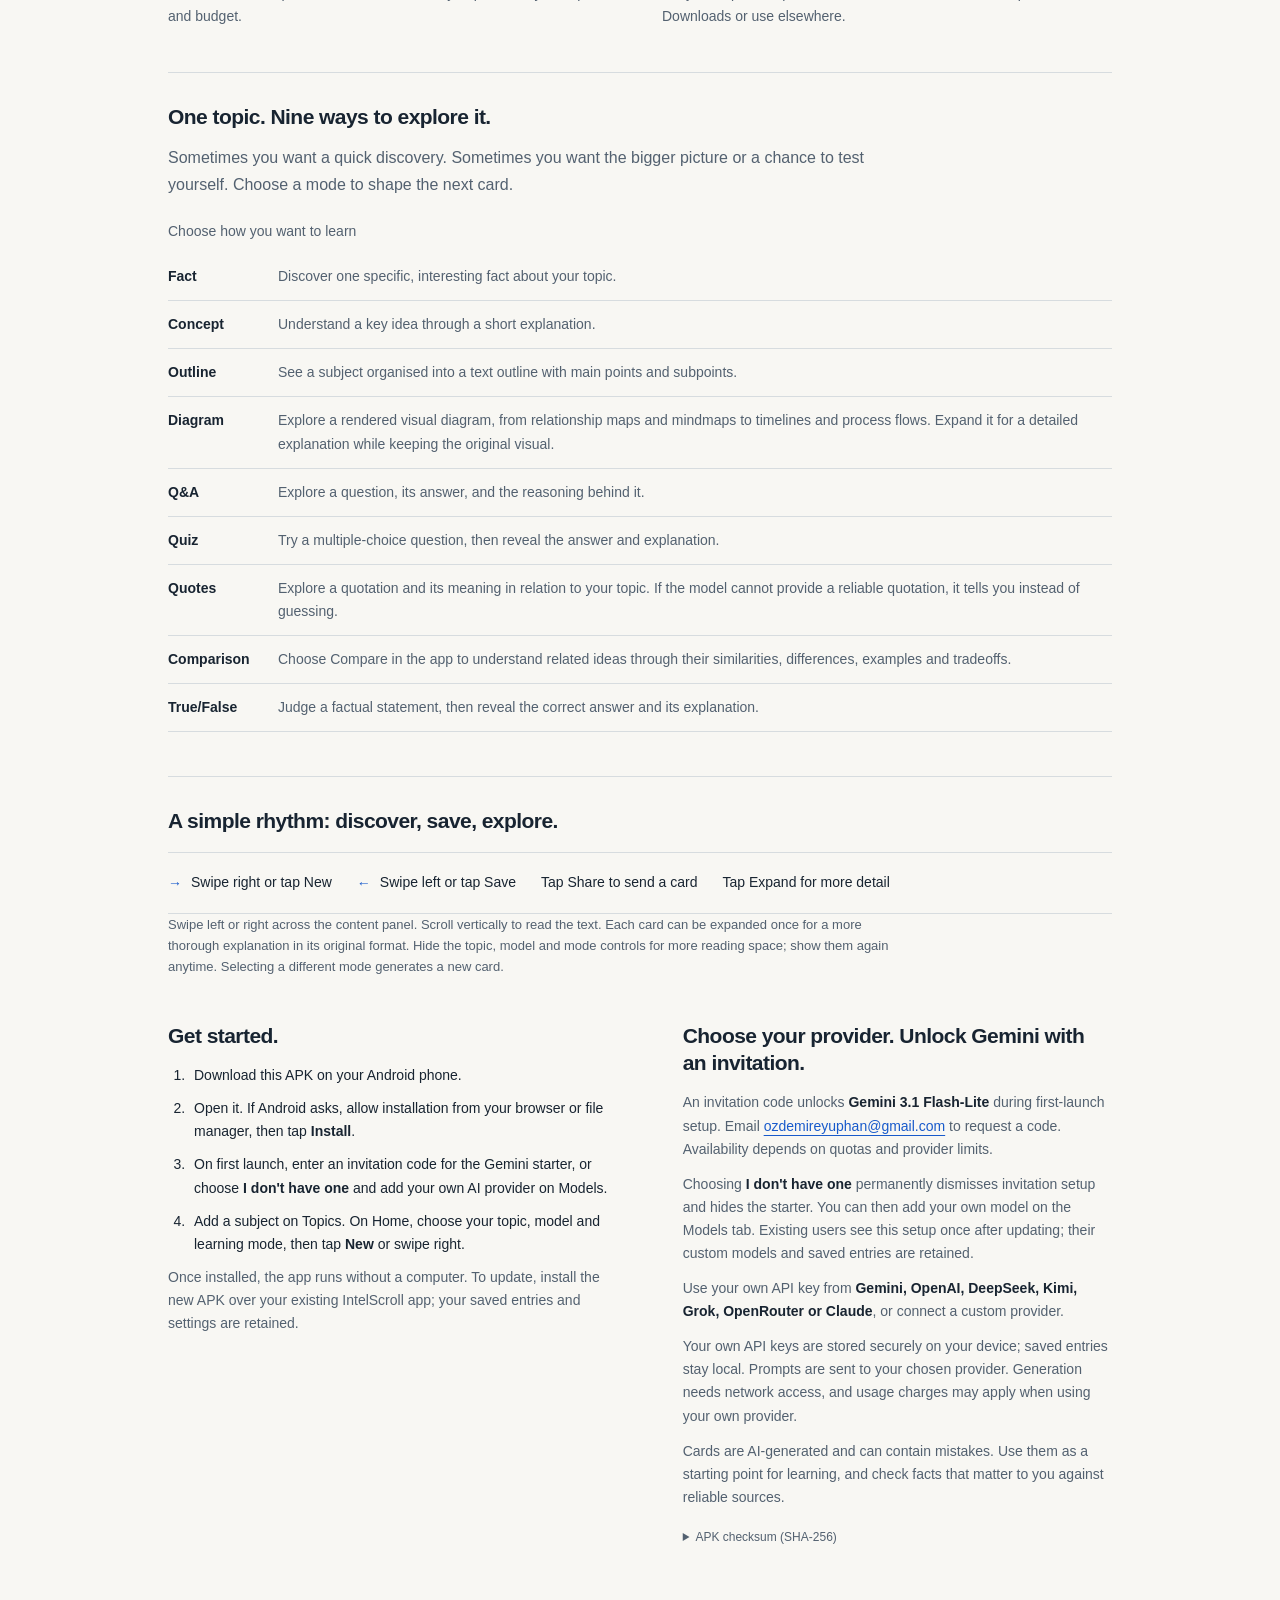
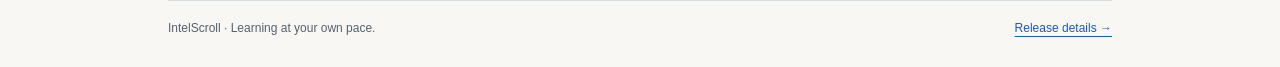
==== commit d1dcb271: "Publish IntelScroll web app with diagram, branding, and sharing fixes" ====
--- a/index.html
+++ b/index.html
@@ -74,16 +74,19 @@
     <header>
       <svg class="mark" viewBox="0 0 32 32" fill="none" aria-hidden="true"><path d="M7 8h13M7 15h9M7 22h7M24 10v15m-5-5 5 5 5-5" stroke="currentColor" stroke-width="2.3" stroke-linecap="round" stroke-linejoin="round"/></svg>
       <span class="wordmark">IntelScroll</span>
-      <span class="platform">For Android</span>
+      <span class="platform">Web &amp; Android</span>
     </header>
     <main>
       <section aria-labelledby="headline">
         <p class="eyebrow">A more useful way to scroll</p>
         <h1 id="headline">Make scrolling<br>worth your time.</h1>
         <p class="intro">A few minutes on your phone can become a small discovery. IntelScroll generates short learning cards about topics you choose, using your chosen AI model. Explore facts and quotations, compare ideas, or test yourself with a quiz or true/false question. Keep the ideas you want to come back to.</p>
+        <p><a class="download" href="./app/">Open web app &rarr;</a></p>
         <a class="download" href="https://github.com/EyuphanOzdemir/intelscroll/releases/download/v1.5.0/IntelScroll-1.5.0.apk">Download Android APK<svg viewBox="0 0 24 24" fill="none" aria-hidden="true"><path d="M12 3v12m-5-5 5 5 5-5M5 17v4h14v-4" stroke="currentColor" stroke-width="1.8" stroke-linecap="round" stroke-linejoin="round"/></svg></a>
         <p class="metadata">Version 1.5.0 &middot; Android 7.0+ &middot; 82.7 MiB</p>
         <p class="pricing">Free app. No IntelScroll subscription. Your AI provider may charge for usage; invitation access depends on quotas and availability.</p>
+        <p class="pricing">On iPhone, open the web app in Safari, tap Share, then Add to Home Screen. You can also use it directly in your browser. Use New and Save buttons in the web app.</p>
+        <p class="pricing">The web app remembers topics, saved cards, and API keys in this browser. Clearing site data removes them; Android data does not transfer automatically. Use a provider that allows browser requests.</p>
       </section>
       <section class="story" aria-labelledby="purpose-heading">
         <h2 id="purpose-heading">For the moments you'd usually doomscroll.</h2>
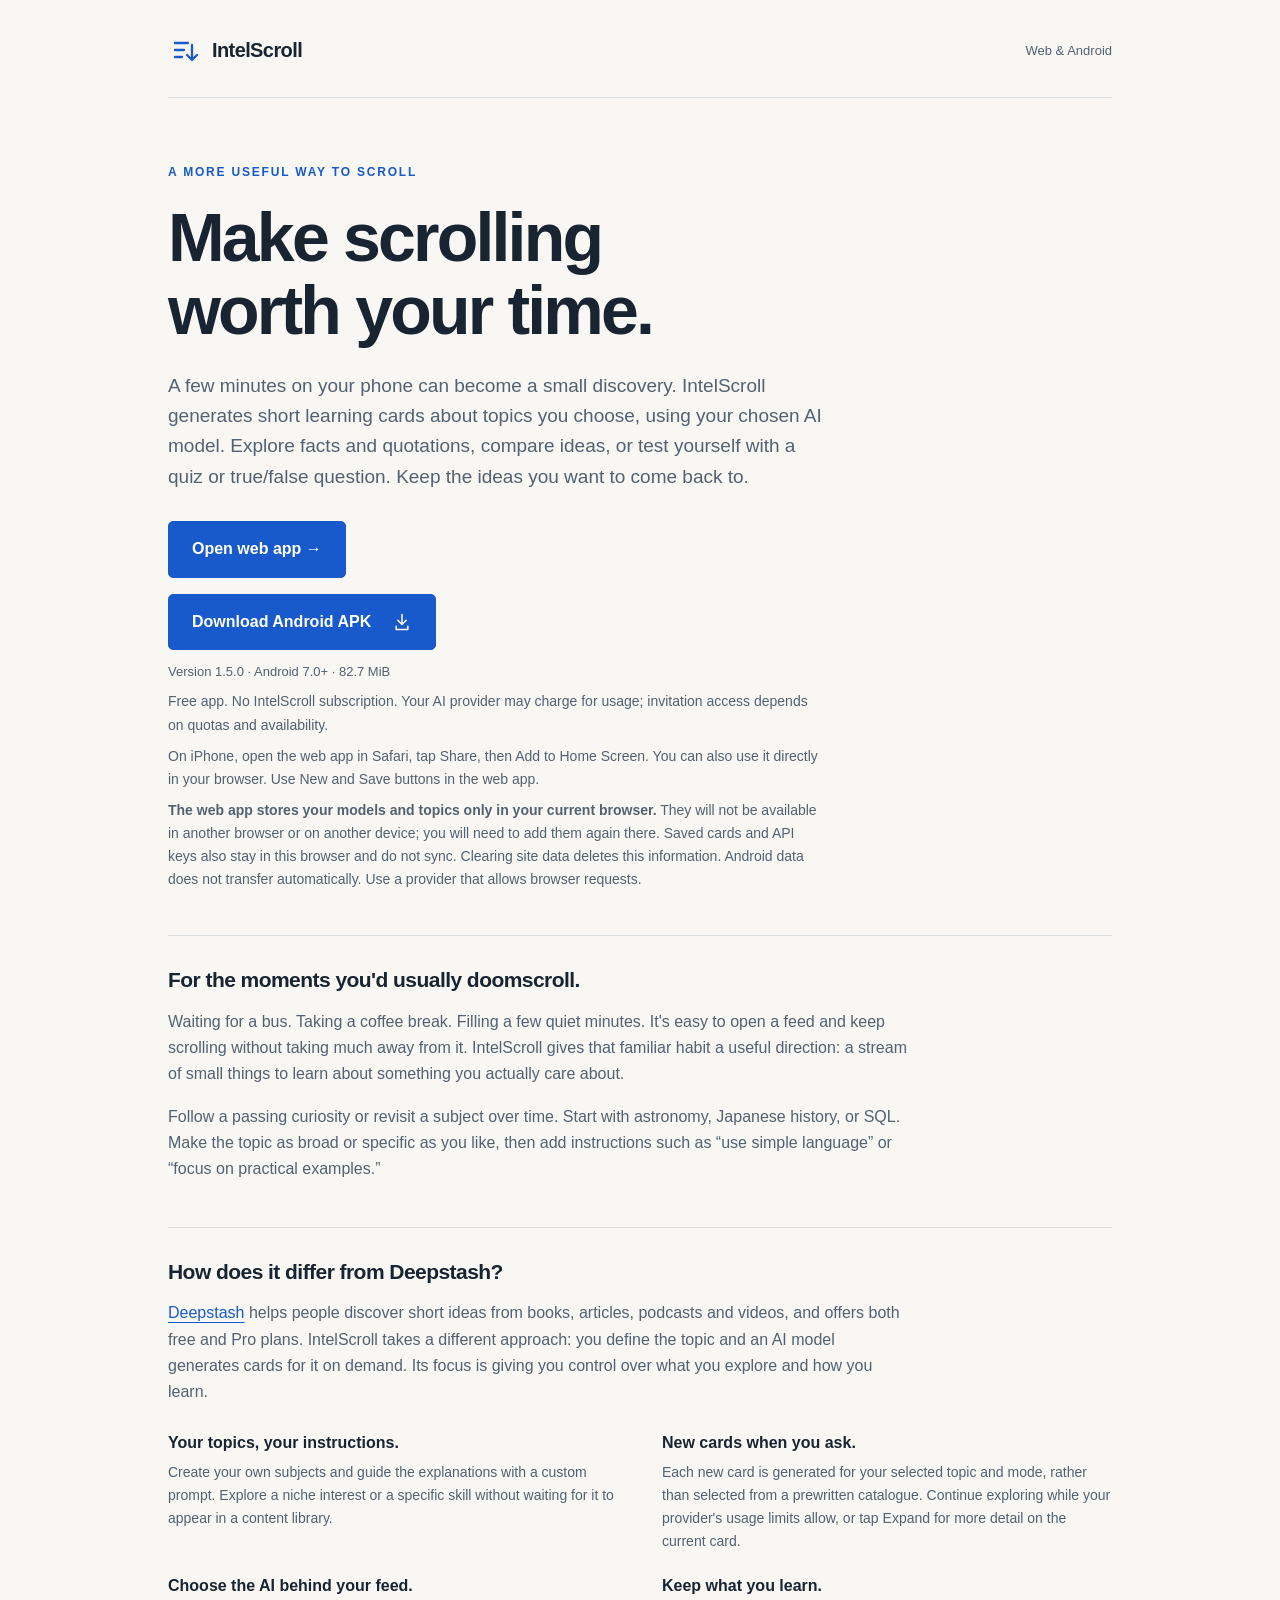
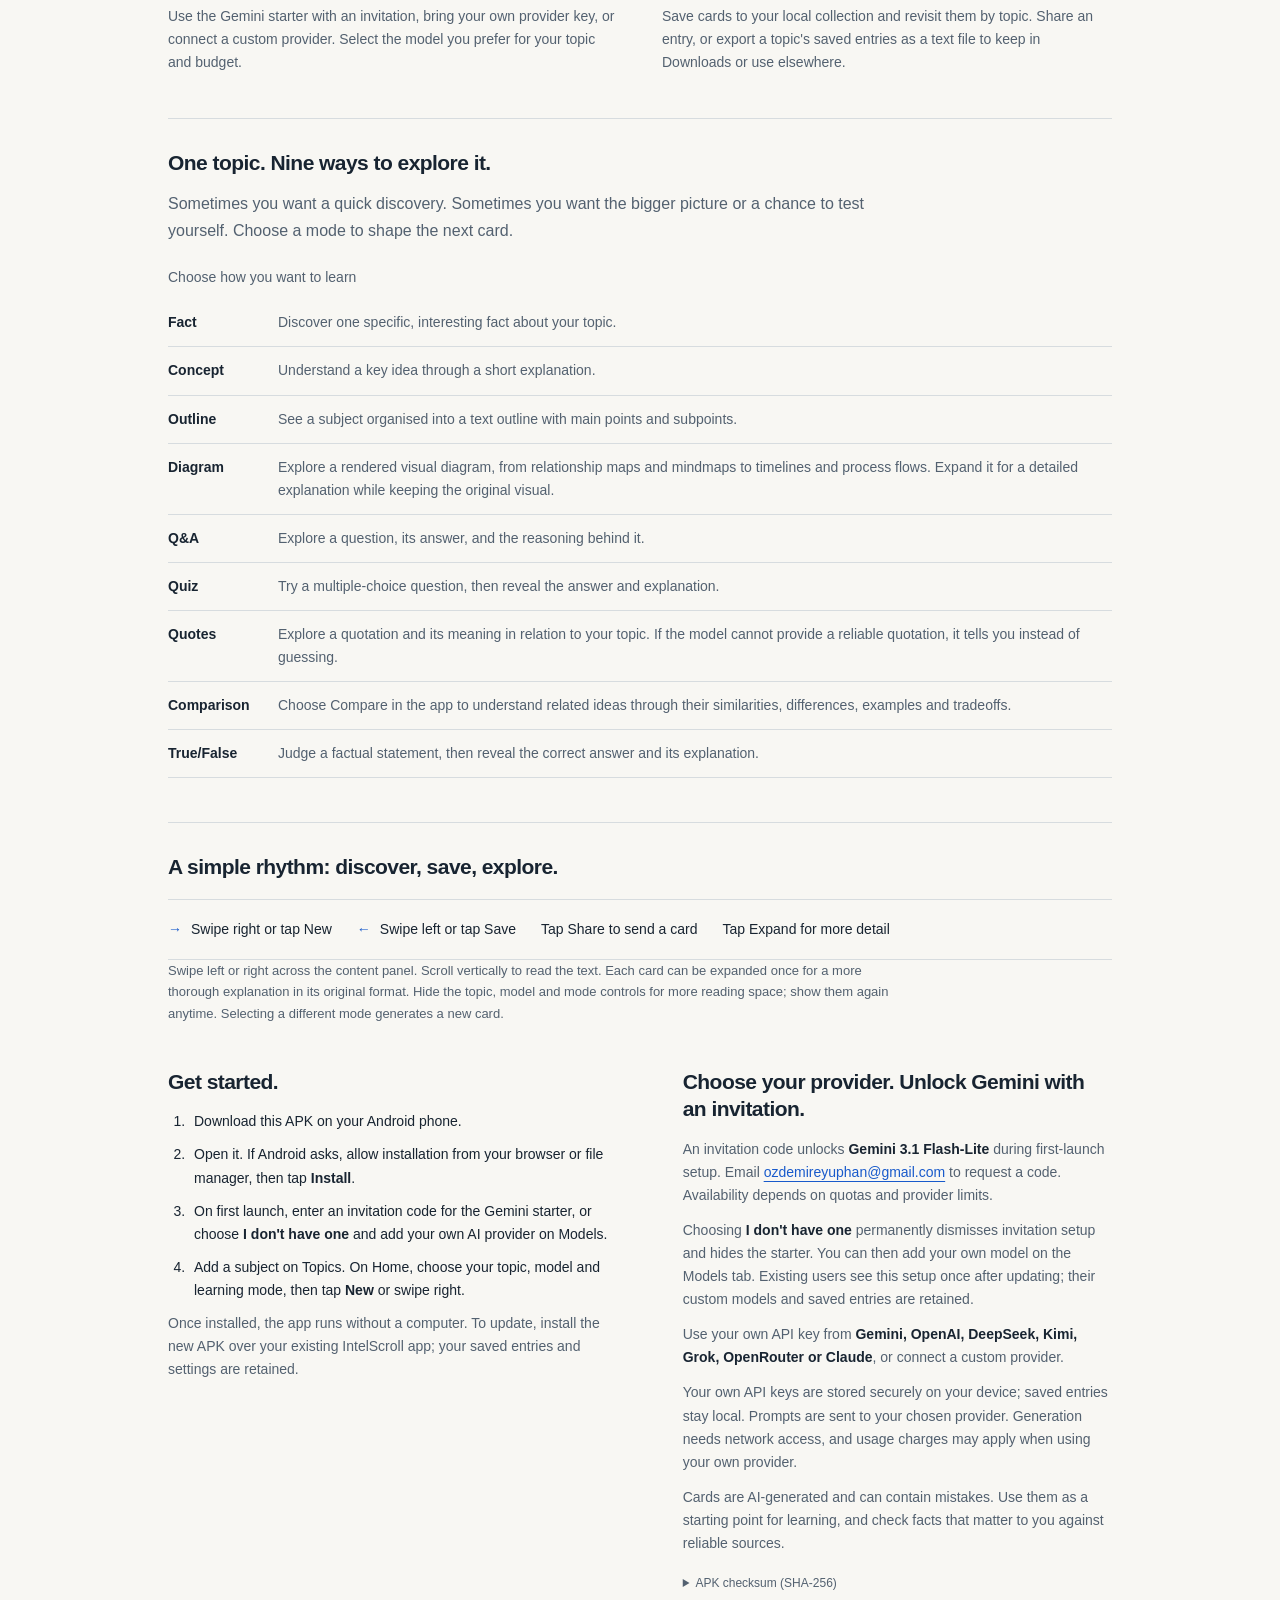
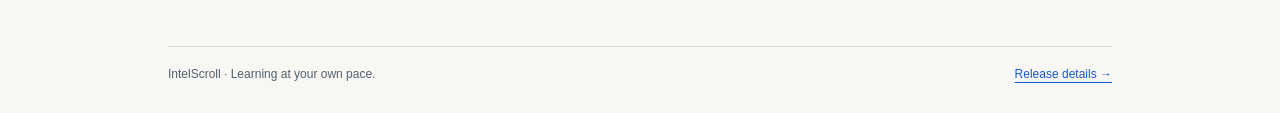
==== commit 2376660b: "Clarify browser-only storage for models and topics" ====
--- a/index.html
+++ b/index.html
@@ -86,7 +86,7 @@
         <p class="metadata">Version 1.5.0 &middot; Android 7.0+ &middot; 82.7 MiB</p>
         <p class="pricing">Free app. No IntelScroll subscription. Your AI provider may charge for usage; invitation access depends on quotas and availability.</p>
         <p class="pricing">On iPhone, open the web app in Safari, tap Share, then Add to Home Screen. You can also use it directly in your browser. Use New and Save buttons in the web app.</p>
-        <p class="pricing">The web app remembers topics, saved cards, and API keys in this browser. Clearing site data removes them; Android data does not transfer automatically. Use a provider that allows browser requests.</p>
+        <p class="pricing"><strong>The web app stores your models and topics only in your current browser.</strong> They will not be available in another browser or on another device; you will need to add them again there. Saved cards and API keys also stay in this browser and do not sync. Clearing site data deletes this information. Android data does not transfer automatically. Use a provider that allows browser requests.</p>
       </section>
       <section class="story" aria-labelledby="purpose-heading">
         <h2 id="purpose-heading">For the moments you'd usually doomscroll.</h2>
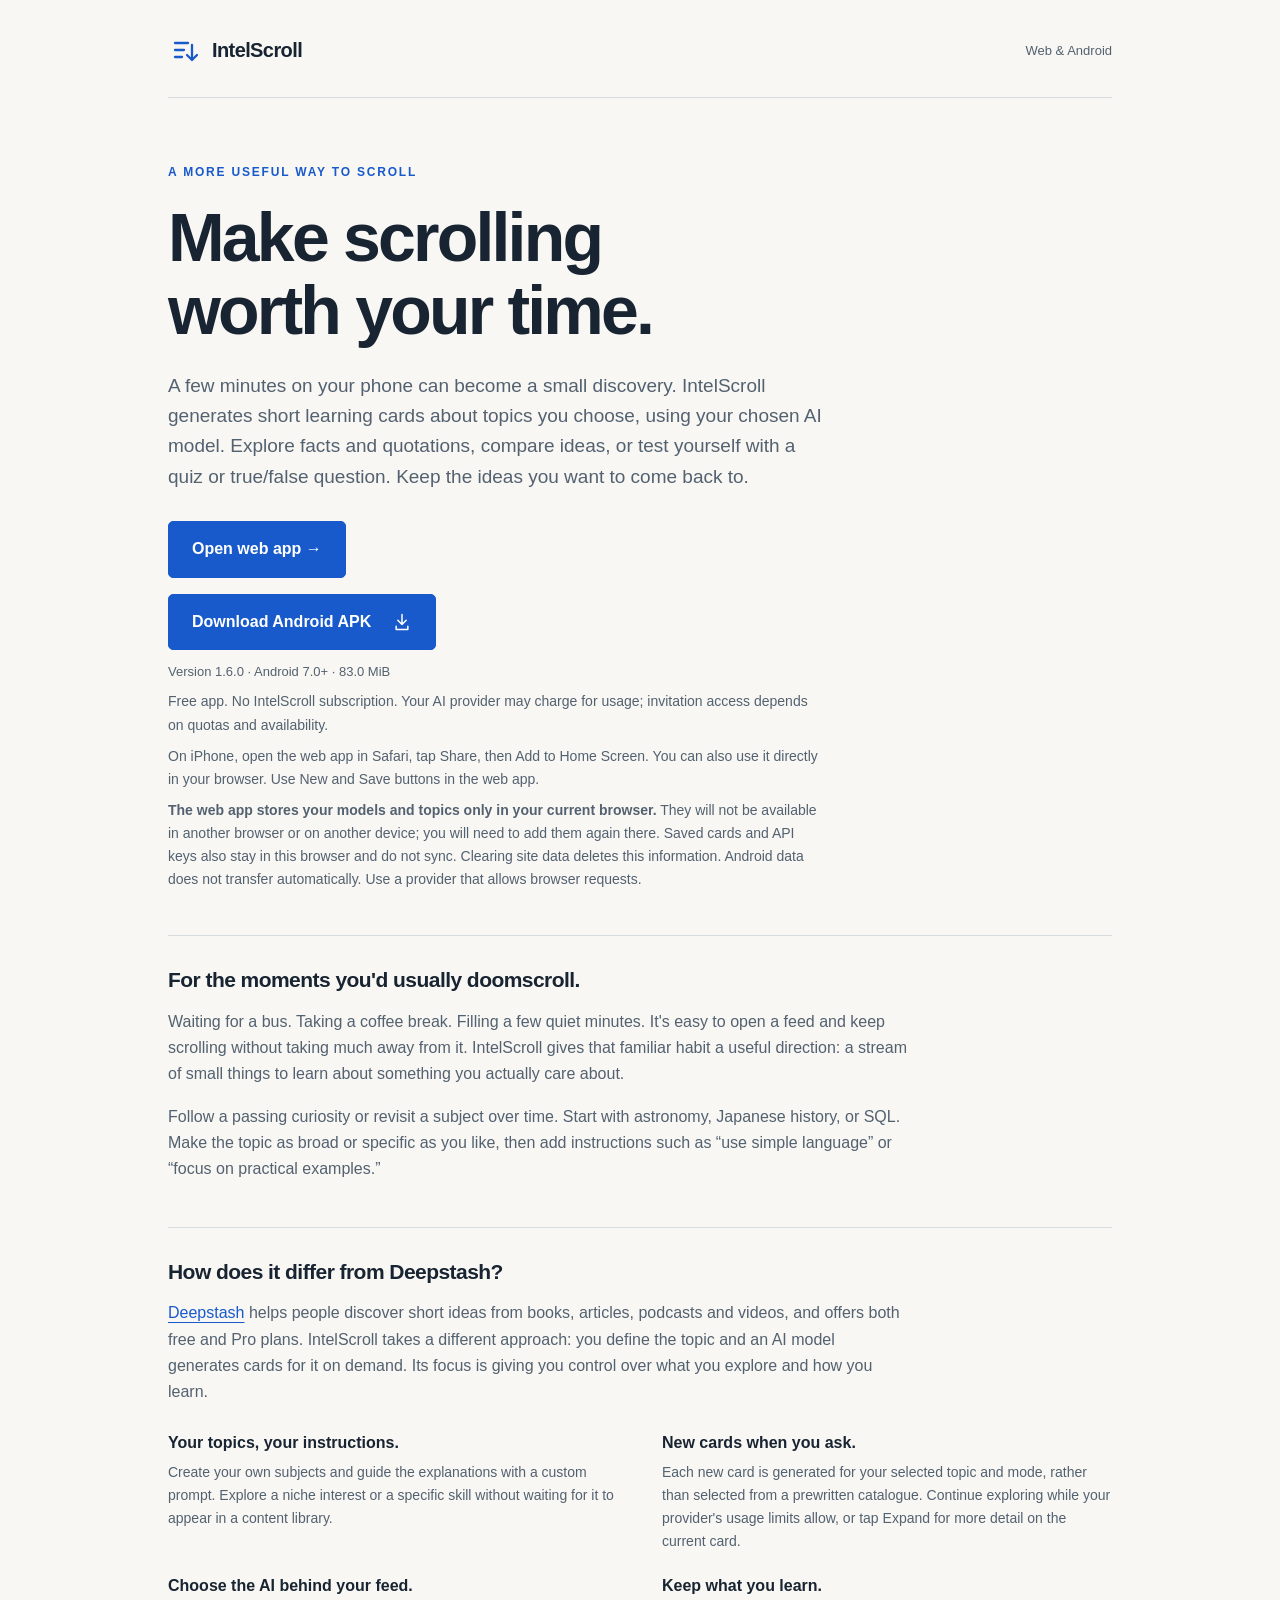
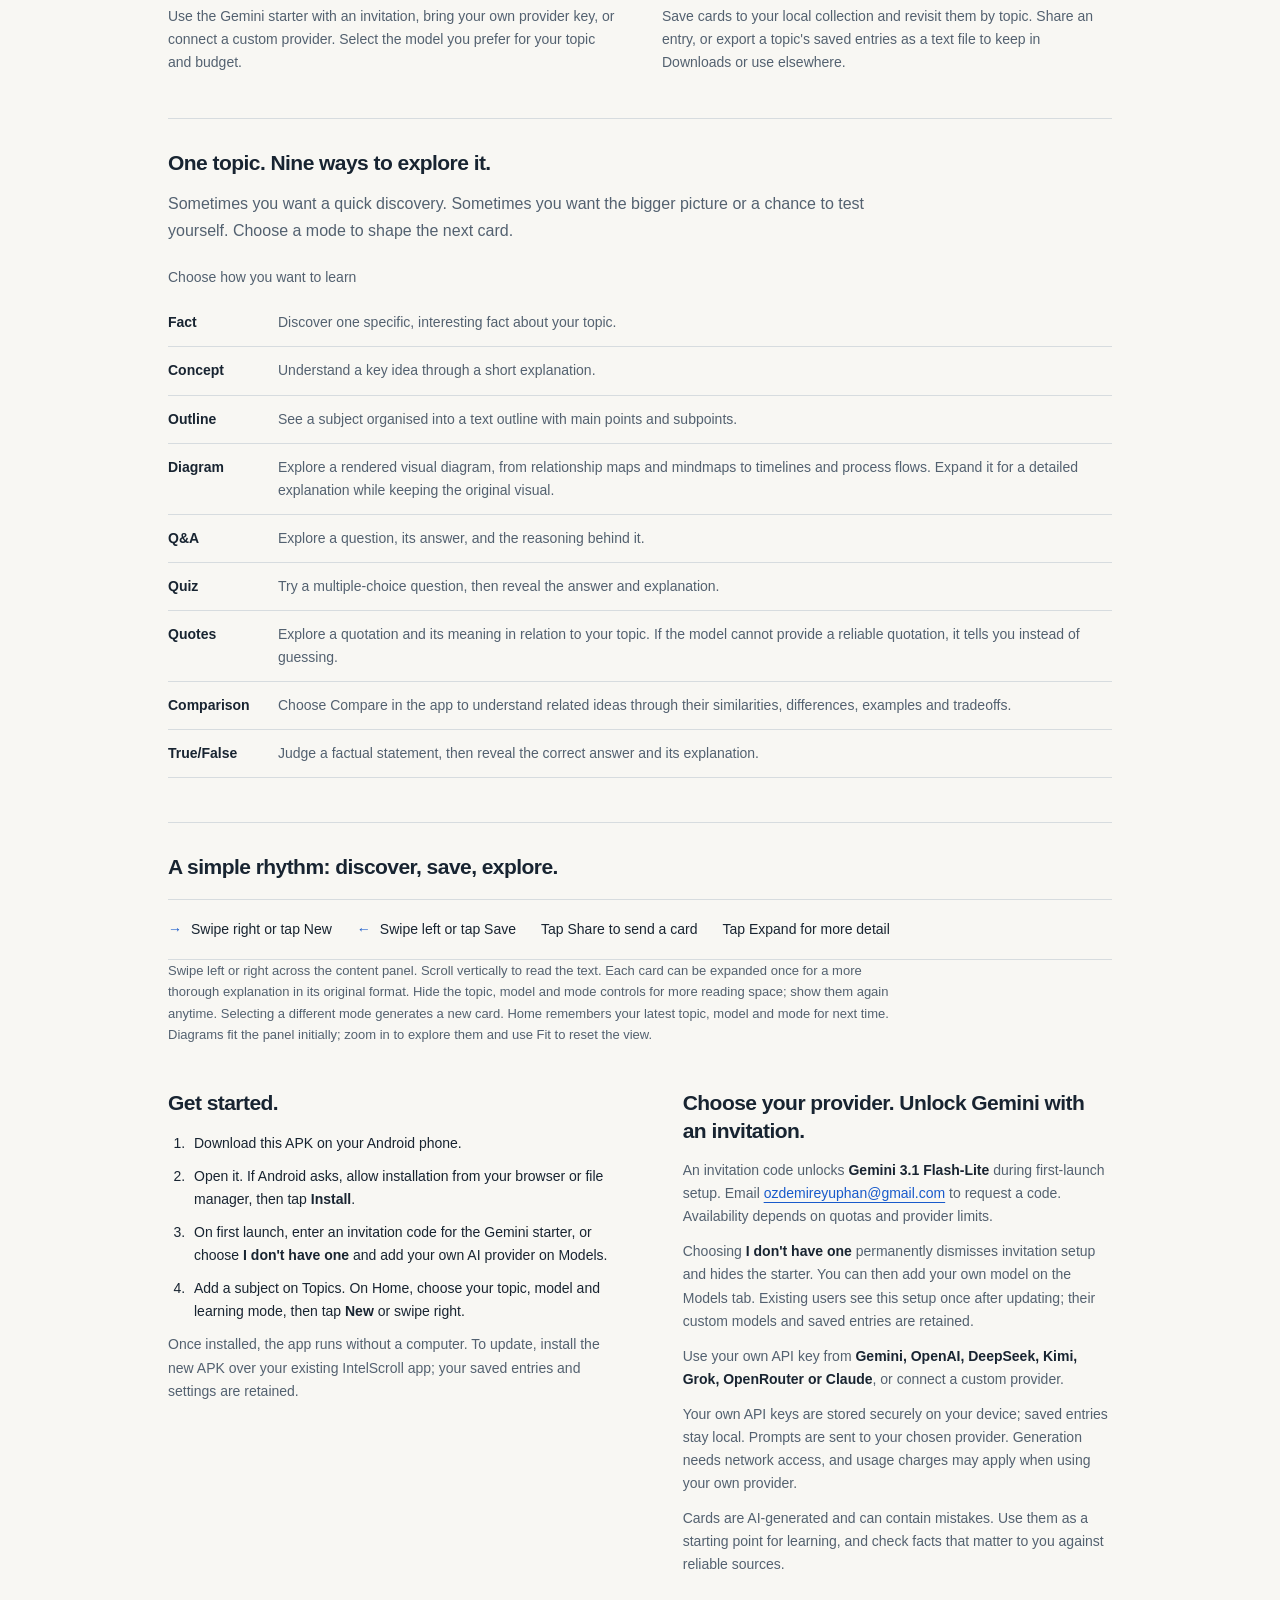
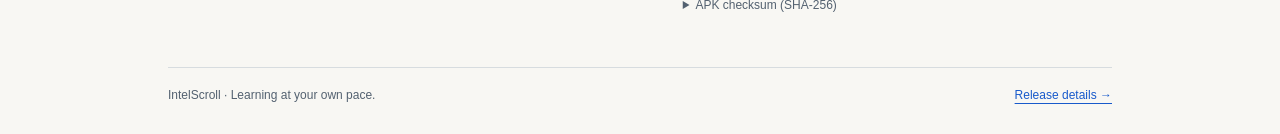
==== commit d1116497: "Publish IntelScroll 1.6.0 Android download and release details" ====
--- a/index.html
+++ b/index.html
@@ -82,8 +82,8 @@
         <h1 id="headline">Make scrolling<br>worth your time.</h1>
         <p class="intro">A few minutes on your phone can become a small discovery. IntelScroll generates short learning cards about topics you choose, using your chosen AI model. Explore facts and quotations, compare ideas, or test yourself with a quiz or true/false question. Keep the ideas you want to come back to.</p>
         <p><a class="download" href="./app/">Open web app &rarr;</a></p>
-        <a class="download" href="https://github.com/EyuphanOzdemir/intelscroll/releases/download/v1.5.0/IntelScroll-1.5.0.apk">Download Android APK<svg viewBox="0 0 24 24" fill="none" aria-hidden="true"><path d="M12 3v12m-5-5 5 5 5-5M5 17v4h14v-4" stroke="currentColor" stroke-width="1.8" stroke-linecap="round" stroke-linejoin="round"/></svg></a>
-        <p class="metadata">Version 1.5.0 &middot; Android 7.0+ &middot; 82.7 MiB</p>
+        <a class="download" href="https://github.com/EyuphanOzdemir/intelscroll/releases/download/v1.6.0/IntelScroll-1.6.0.apk">Download Android APK<svg viewBox="0 0 24 24" fill="none" aria-hidden="true"><path d="M12 3v12m-5-5 5 5 5-5M5 17v4h14v-4" stroke="currentColor" stroke-width="1.8" stroke-linecap="round" stroke-linejoin="round"/></svg></a>
+        <p class="metadata">Version 1.6.0 &middot; Android 7.0+ &middot; 83.0 MiB</p>
         <p class="pricing">Free app. No IntelScroll subscription. Your AI provider may charge for usage; invitation access depends on quotas and availability.</p>
         <p class="pricing">On iPhone, open the web app in Safari, tap Share, then Add to Home Screen. You can also use it directly in your browser. Use New and Save buttons in the web app.</p>
         <p class="pricing"><strong>The web app stores your models and topics only in your current browser.</strong> They will not be available in another browser or on another device; you will need to add them again there. Saved cards and API keys also stay in this browser and do not sync. Clearing site data deletes this information. Android data does not transfer automatically. Use a provider that allows browser requests.</p>
@@ -141,7 +141,7 @@
           <span>Tap Share to send a card</span>
           <span>Tap Expand for more detail</span>
         </div>
-        <p class="mode-note">Swipe left or right across the content panel. Scroll vertically to read the text. Each card can be expanded once for a more thorough explanation in its original format. Hide the topic, model and mode controls for more reading space; show them again anytime. Selecting a different mode generates a new card.</p>
+        <p class="mode-note">Swipe left or right across the content panel. Scroll vertically to read the text. Each card can be expanded once for a more thorough explanation in its original format. Hide the topic, model and mode controls for more reading space; show them again anytime. Selecting a different mode generates a new card. Home remembers your latest topic, model and mode for next time. Diagrams fit the panel initially; zoom in to explore them and use Fit to reset the view.</p>
       </section>
       <div class="information">
         <section aria-labelledby="install-heading">
@@ -163,14 +163,14 @@
           <p>Cards are AI-generated and can contain mistakes. Use them as a starting point for learning, and check facts that matter to you against reliable sources.</p>
           <details>
             <summary>APK checksum (SHA-256)</summary>
-            <code>b158685b41ef1443e7d64b05234eabe2d9737df448b651fc9f23981babb2baf4</code>
+            <code>def20f35e919b7452b305883226db9f9b37947ee8a29ed0c492522eacf6bacae</code>
           </details>
         </section>
       </div>
     </main>
     <footer>
       <p>IntelScroll &middot; Learning at your own pace.</p>
-      <a href="https://github.com/EyuphanOzdemir/intelscroll/releases/tag/v1.5.0">Release details &rarr;</a>
+      <a href="https://github.com/EyuphanOzdemir/intelscroll/releases/tag/v1.6.0">Release details &rarr;</a>
     </footer>
   </div>
 </body>
